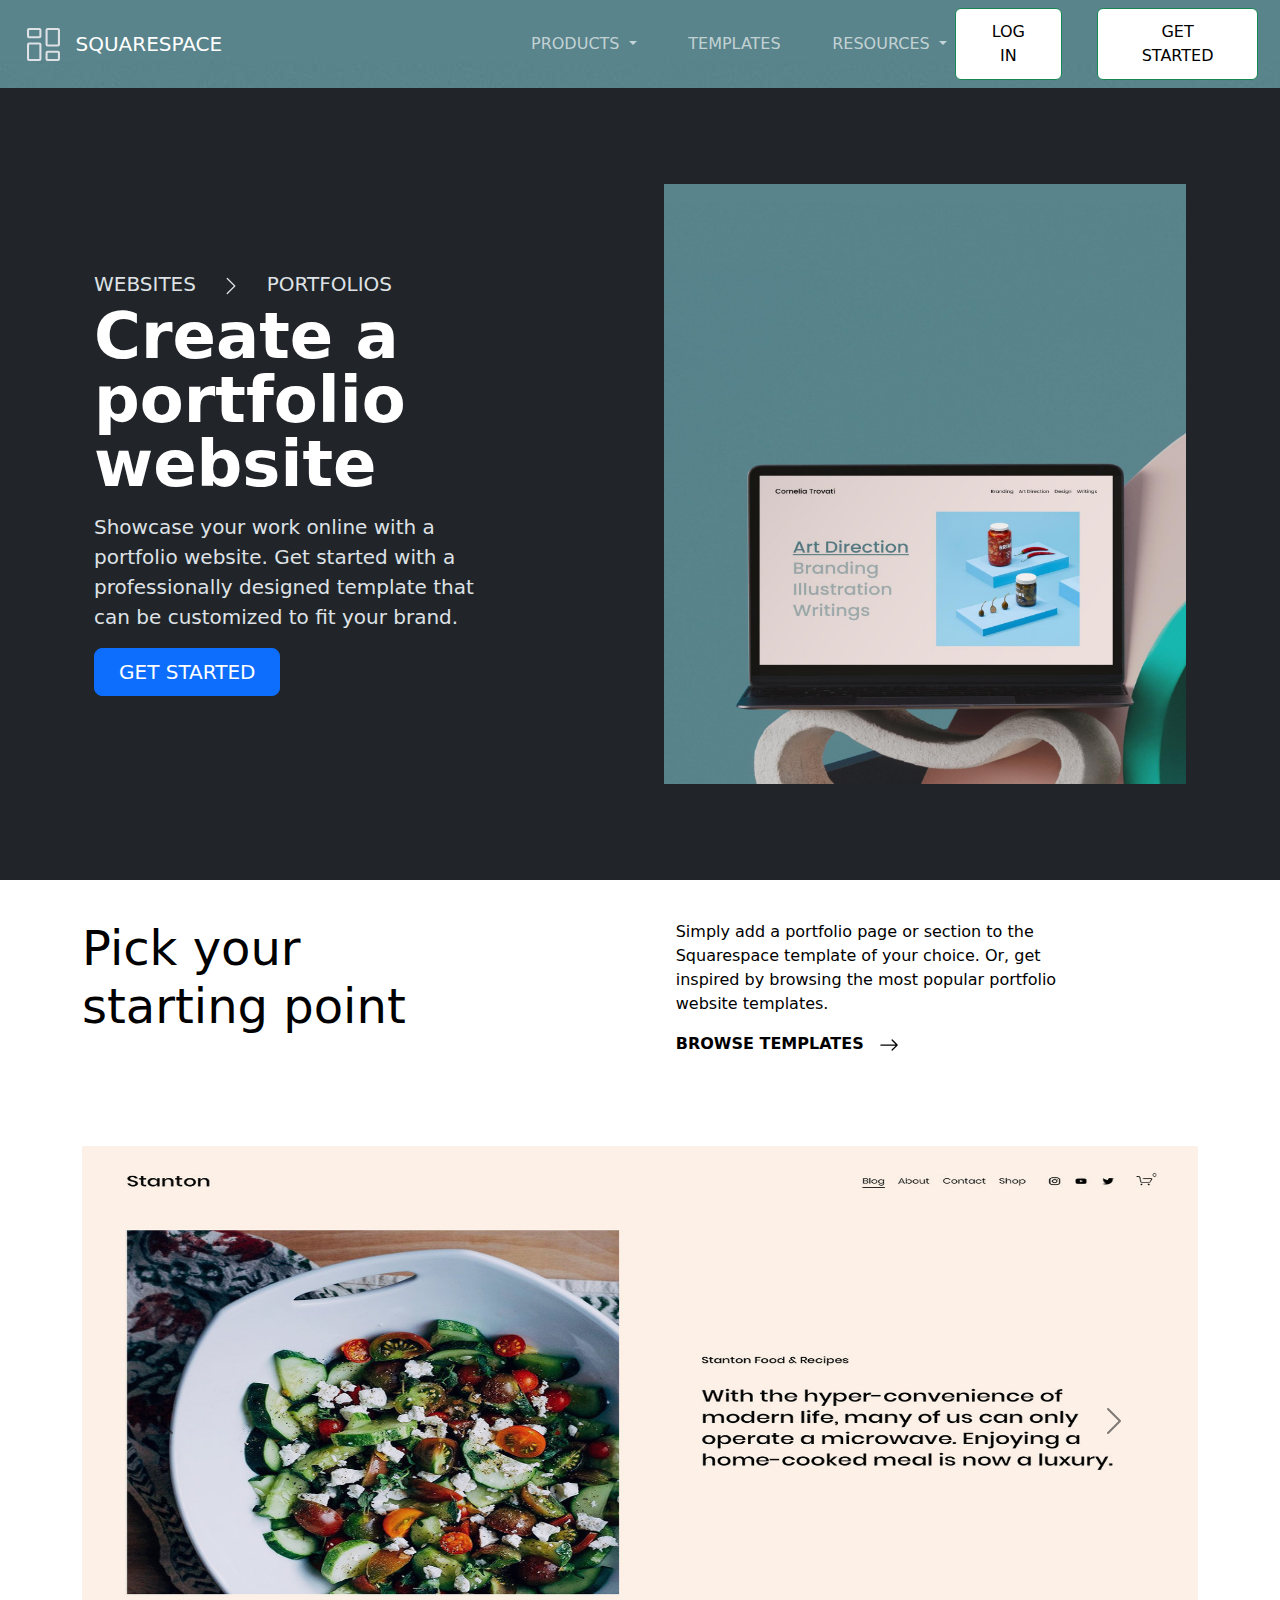
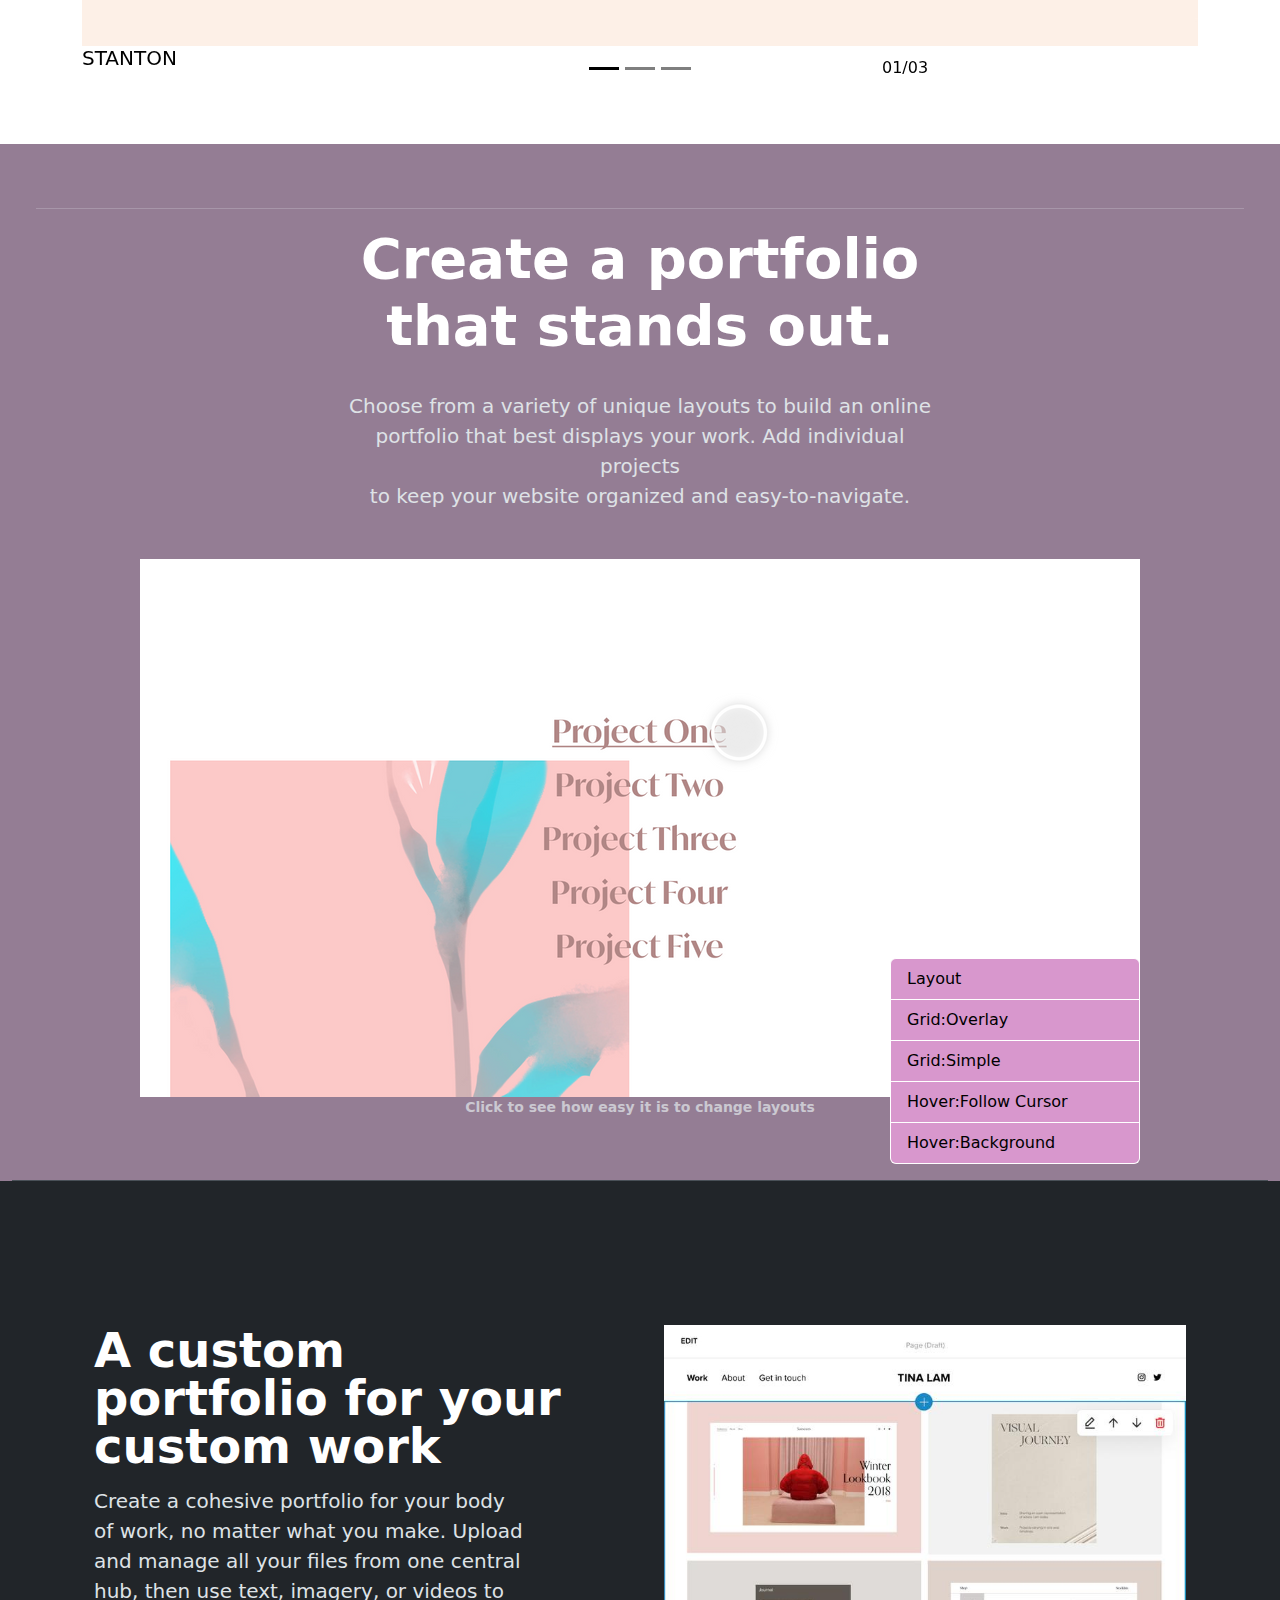
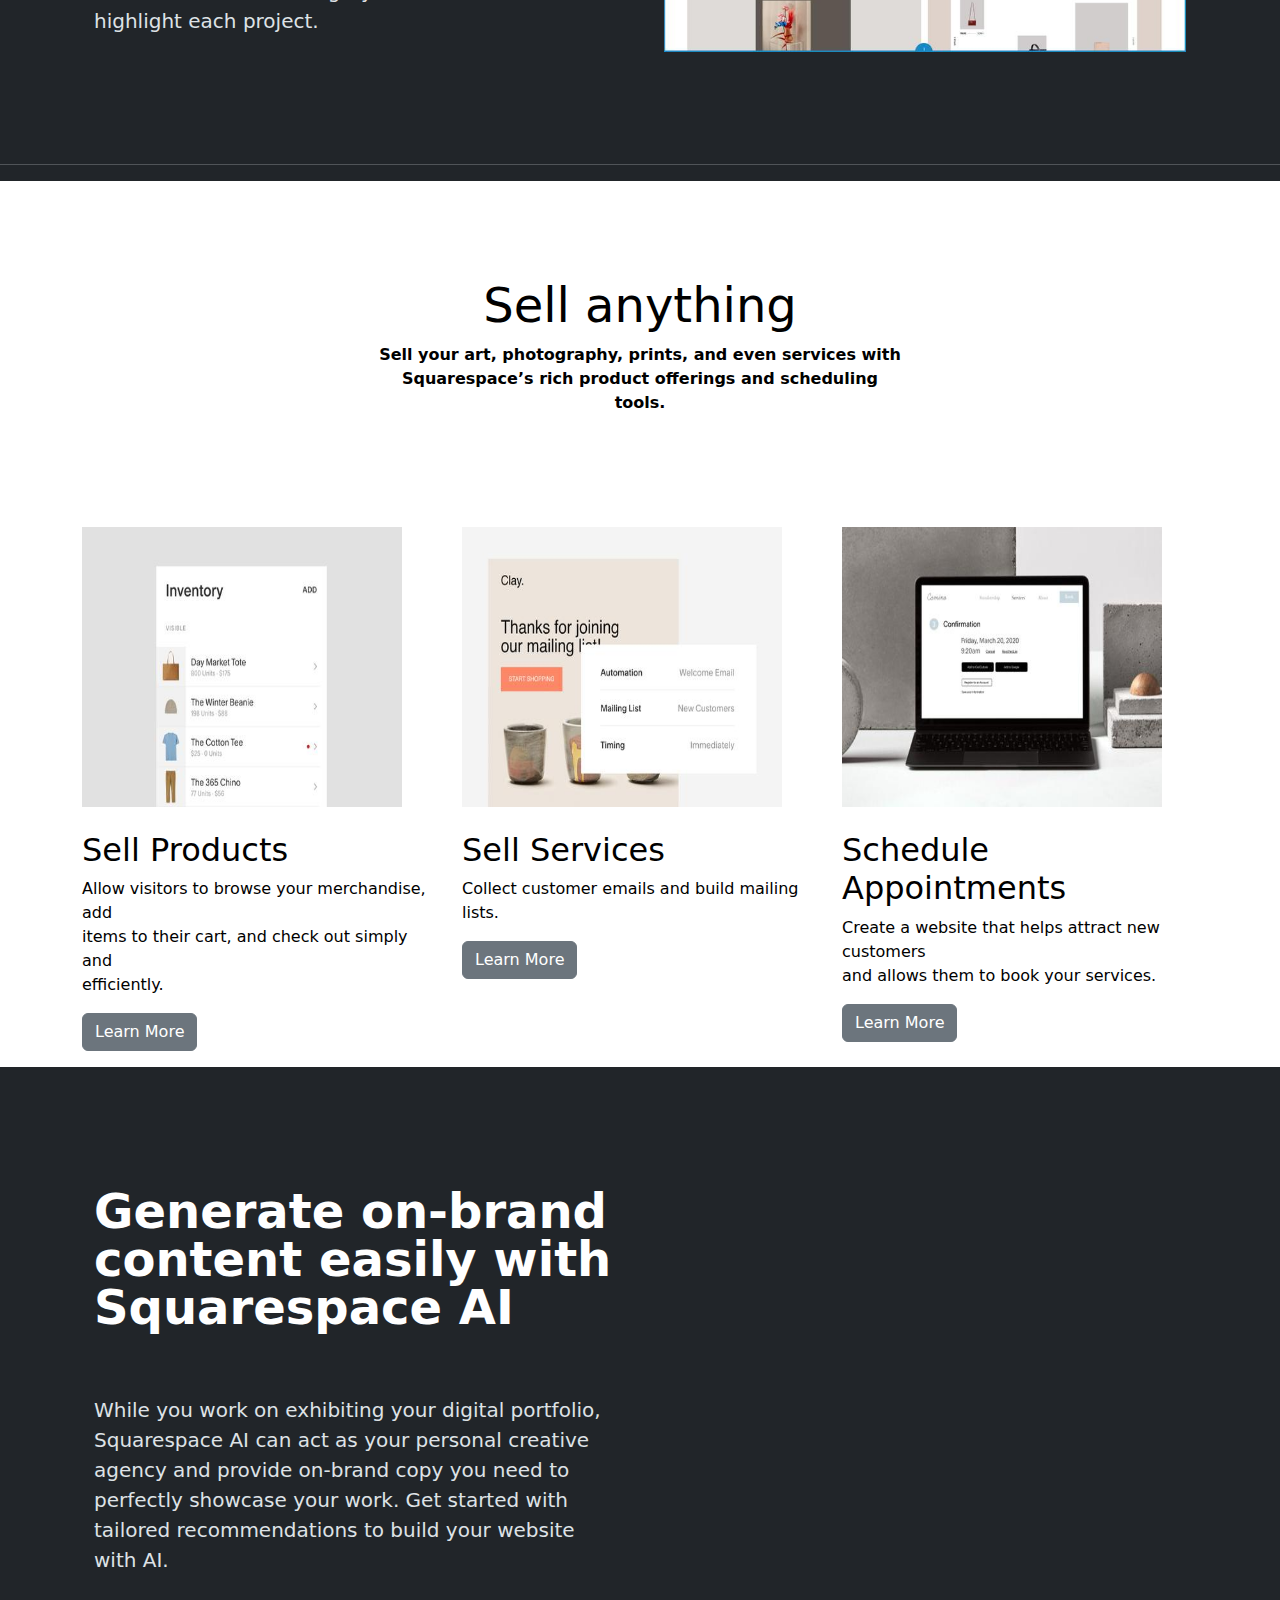
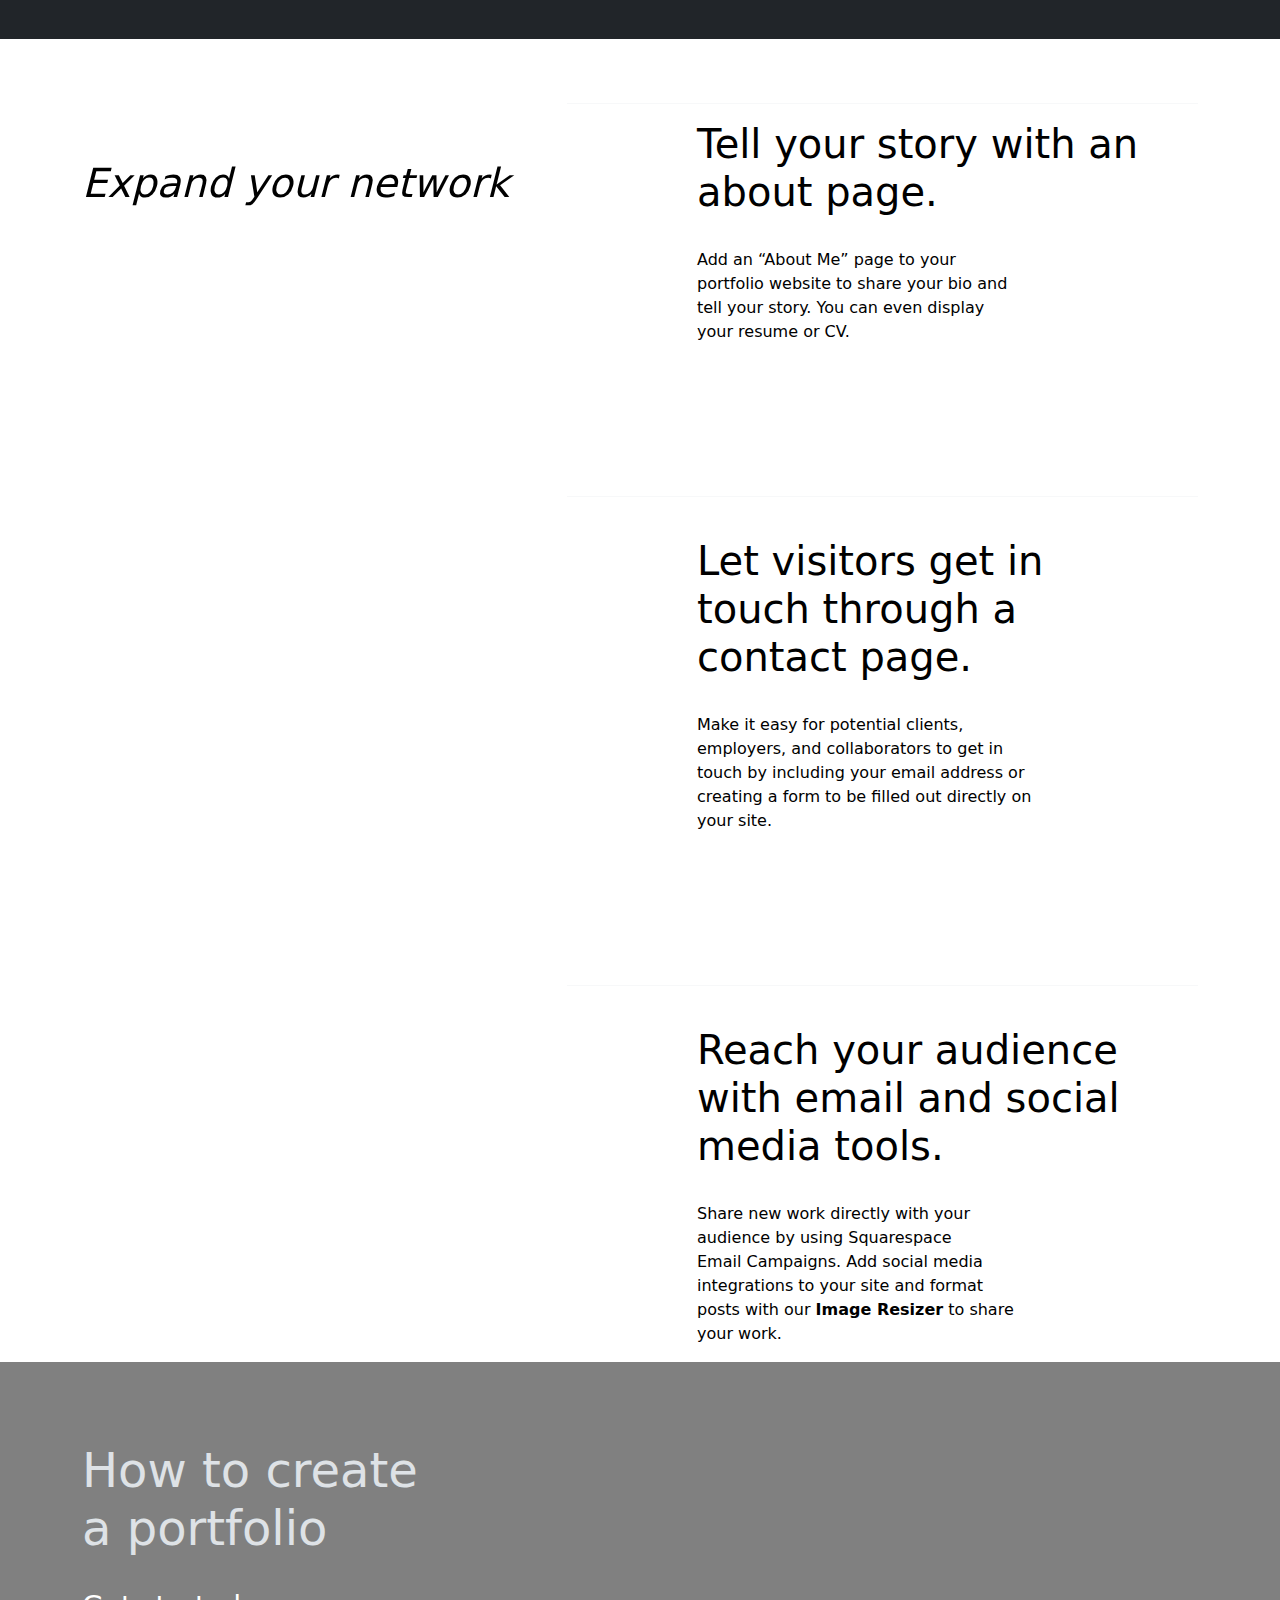
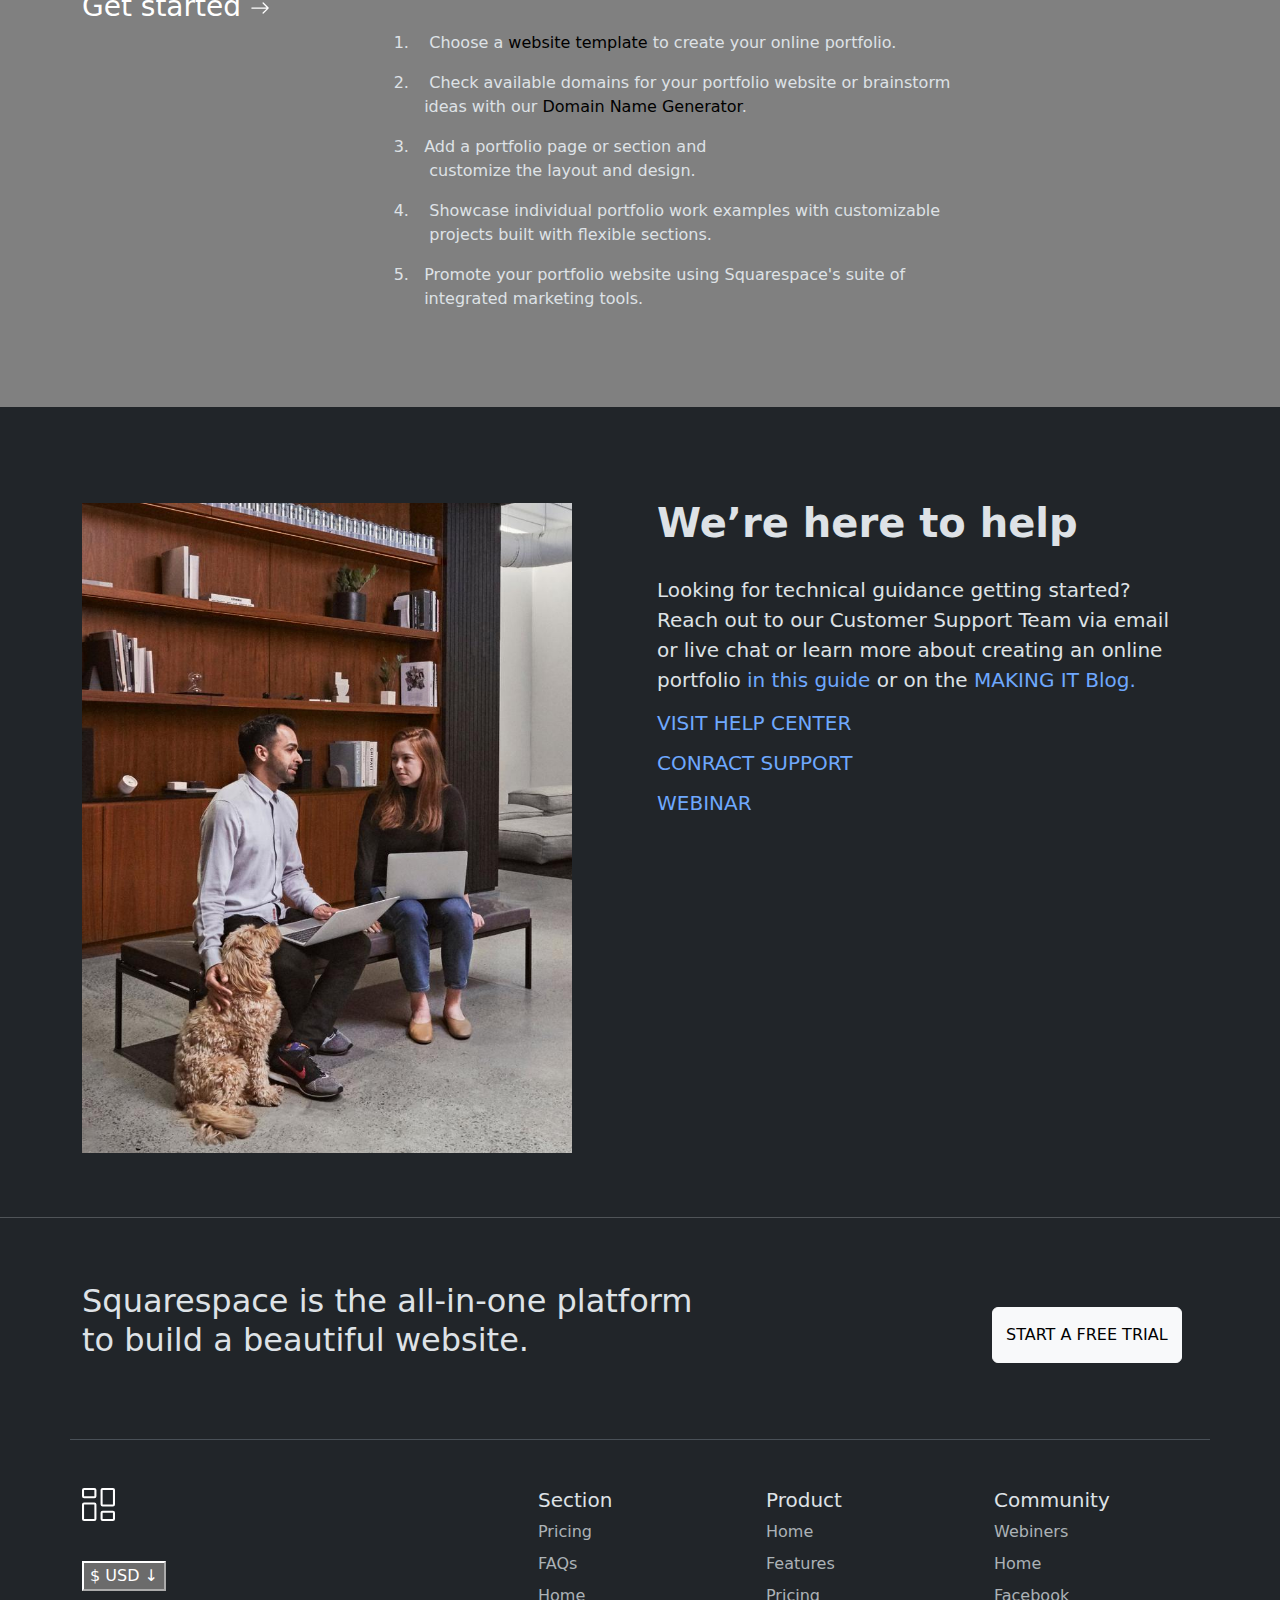
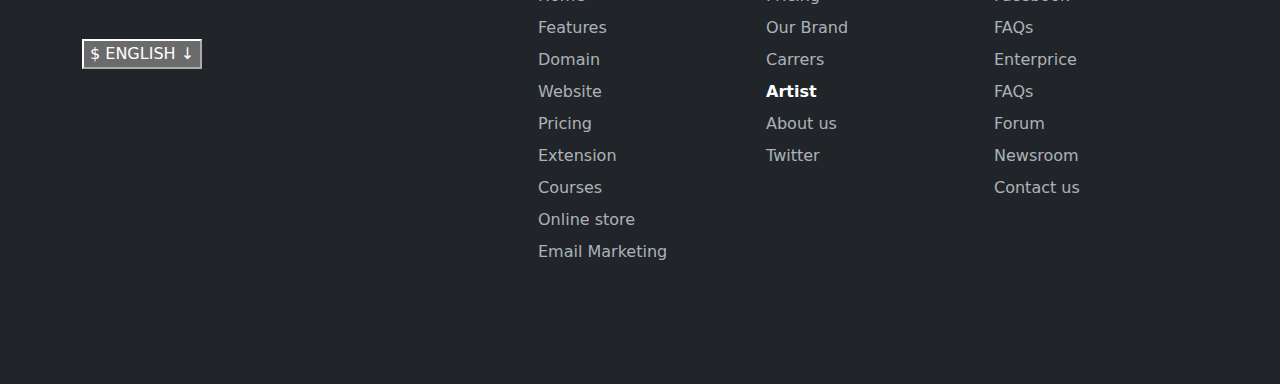
==== index.html @ 2226a481 "Add files via upload" ====
<!DOCTYPE html>
<html lang="en" data-bs-theme="dark">

<head>
  <meta charset="UTF-8">
  <meta name="viewport" content="width=device-width, initial-scale=1.0">
  <title>Portfolio Website</title>
  <link rel="stylesheet" href="https://cdn.jsdelivr.net/npm/bootstrap@5.3.3/dist/css/bootstrap.min.css">
  <link rel="stylesheet" href="style.css">
</head>
<style>
  a {
    text-decoration: none;
  }
</style>

<body>
  <!-- navbar start -->
  <nav style="background-image: url(image/front\ pic.jpg);" class="navbar navbar-expand-lg bg-body-tertiary sticky-top">
    <div class="container-fluid">
      &nbsp;&nbsp;&nbsp;
      <svg xmlns="http://www.w3.org/2000/svg" width="33" height="33" fill="currentColor" class="bi bi-columns-gap"
        viewBox="0 0 16 16">
        <path
          d="M6 1v3H1V1zM1 0a1 1 0 0 0-1 1v3a1 1 0 0 0 1 1h5a1 1 0 0 0 1-1V1a1 1 0 0 0-1-1zm14 12v3h-5v-3zm-5-1a1 1 0 0 0-1 1v3a1 1 0 0 0 1 1h5a1 1 0 0 0 1-1v-3a1 1 0 0 0-1-1zM6 8v7H1V8zM1 7a1 1 0 0 0-1 1v7a1 1 0 0 0 1 1h5a1 1 0 0 0 1-1V8a1 1 0 0 0-1-1zm14-6v7h-5V1zm-5-1a1 1 0 0 0-1 1v7a1 1 0 0 0 1 1h5a1 1 0 0 0 1-1V1a1 1 0 0 0-1-1z" />
      </svg>
      &nbsp; &nbsp;
      <a class="navbar-brand" href="#">SQUARESPACE</a>
      <button class="navbar-toggler" type="button" data-bs-toggle="collapse" data-bs-target="#navbarSupportedContent"
        aria-controls="navbarSupportedContent" aria-expanded="false" aria-label="Toggle navigation">
        <span class="navbar-toggler-icon"></span>
      </button>
      &nbsp;&nbsp;&nbsp;&nbsp;&nbsp;&nbsp;&nbsp;&nbsp;&nbsp;&nbsp;&nbsp;&nbsp;&nbsp;&nbsp;&nbsp;&nbsp;&nbsp;&nbsp;&nbsp;&nbsp;&nbsp;&nbsp;&nbsp;&nbsp;&nbsp;&nbsp;&nbsp;&nbsp;&nbsp;&nbsp;&nbsp;&nbsp;&nbsp;&nbsp;&nbsp;&nbsp;&nbsp;&nbsp;&nbsp;&nbsp;&nbsp;&nbsp;&nbsp;&nbsp;&nbsp;&nbsp;&nbsp;&nbsp;&nbsp;&nbsp;&nbsp;&nbsp;&nbsp;&nbsp;&nbsp;&nbsp;
      <div class="collapse navbar-collapse" id="navbarSupportedContent">
        <ul class="navbar-nav me-auto mb-2 mb-lg-0">
          <li class="nav-item dropdown">
            <a class="nav-link dropdown-toggle" href="#" role="button" data-bs-toggle="dropdown" aria-expanded="false">
              PRODUCTS
            </a>
            <ul class="dropdown-menu">
              <li><a class="dropdown-item" href="#">Action</a></li>
              <li><a class="dropdown-item" href="#">Another action</a></li>
              <li>
                <hr class="dropdown-divider">
              </li>
              <li><a class="dropdown-item" href="#">Something else here</a></li>
            </ul>
          </li>
          &nbsp;&nbsp;&nbsp;&nbsp;&nbsp;&nbsp;&nbsp;
          <li class="nav-item">
            <a class="nav-link" href="#scrollspyHeading2">TEMPLATES</a>
          </li>
          &nbsp;&nbsp;&nbsp;&nbsp;&nbsp;&nbsp;&nbsp;
          <li class="nav-item dropdown">
            <a class="nav-link dropdown-toggle" href="#" role="button" data-bs-toggle="dropdown" aria-expanded="false">
              RESOURCES
            </a>
            <ul class="dropdown-menu">
              <li><a class="dropdown-item" href="#">Action</a></li>
              <li><a class="dropdown-item" href="#">Another action</a></li>
              <li>
                <hr class="dropdown-divider">
              </li>
              <li><a class="dropdown-item" href="#">Something else here</a></li>
            </ul>
          </li>
        </ul>
        <a class="btn btn-outline-success" href="login.html">LOG IN</a>
        &nbsp;&nbsp;&nbsp;&nbsp;&nbsp;
        <button class="btn btn-outline-success" type="submit">GET STARTED</button>
      </div>
    </div>
  </nav>
  <!-- navbar end -->
  <!-- carousel start -->
  <div class="container col-xxl-8 px-4 py-5">
    <div class="row flex-lg-row-reverse align-items-center g-5 py-5">
      <div class="col-10 col-sm-8 col-lg-6">
        <img style="height: 600px;" src="image/front pic.jpg" class="d-block mx-lg-auto img-fluid"
          alt="Bootstrap Themes" width="700px" height="400px" loading="lazy">
      </div>
      <div class="col-lg-6">
        <h5>WEBSITES &nbsp;&nbsp;
          <svg xmlns="http://www.w3.org/2000/svg" width="20" height="20" fill="currentColor" class="bi bi-chevron-right"
            viewBox="0 0 16 16">
            <path fill-rule="evenodd"
              d="M4.646 1.646a.5.5 0 0 1 .708 0l6 6a.5.5 0 0 1 0 .708l-6 6a.5.5 0 0 1-.708-.708L10.293 8 4.646 2.354a.5.5 0 0 1 0-.708" />
          </svg> &nbsp;&nbsp; PORTFOLIOS
        </h5>
        <h1 style="font-size: 4rem;" class="display-5 fw-bold text-body-emphasis lh-1 mb-3">Create a <br>
          portfolio website</h1>
        <p class="lead">Showcase your work online with a <br> portfolio website. Get started with a <br>
          professionally designed template that <br> can be customized to fit your brand.</p>
        <div class="d-grid gap-2 d-md-flex justify-content-md-start">
          <button type="button" class="btn btn-primary btn-lg px-4 me-md-2">GET STARTED</button>
        </div>
      </div>
    </div>
  </div>
  <!-- carousel end -->
  <!-- start 3rd portion -->
  <div style="background-color: white;">
    <div style="background-color: white;" class="container-fluid">
      <div class="container">
        <div class="tour-template-carousel__heading">
          <div class="feature-text feature-text--is-horizontal " data-reveal-parent="translate-up"
            data-has-intersected="true" data-scrolled-into-view="true" data-scrolled-past-view="false">
            <div class="feature-text__inner-wrapper  feature-text--align-x-height-h2" data-reveal-child="">
              <div style="margin-top: 40px;" class="feature-text__left">
                <h1 style="font-size: 3rem; color: black;" data-reveal-self="" data-has-intersected="true"
                  data-scrolled-into-view="true" data-scrolled-past-view="true">Pick your <br> starting point
                </h1>
              </div class="feature-text__right">
              <div class="feature-text__paragraphs">
                <p style="color: black;margin-top: 40px;" data-reveal-self="" data-has-intersected="true"
                  data-scrolled-into-view="true">Simply add
                  a portfolio page or section to the<br> Squarespace template of your choice. Or, get <br>
                  inspired by browsing the most popular portfolio <br>website templates.</p>
                <a style="color: black;" class="link link--has-anchor-animation " data-component-name="link"
                  data-component-id="19" href="/templates/browse/topic/all-templates/type/portfolio" property="item"
                  typeof="WebPage" aria-label="Browse Squarespace portfolio templates"
                  data-identifier="browse-templates" data-section="tour-template-carousel">
                  <span class="link__text" property="name">
                    <b> BROWSE TEMPLATES</b> &nbsp;
                    <svg xmlns="http://www.w3.org/2000/svg" width="20" height="20" fill="currentColor"
                      class="bi bi-arrow-right" viewBox="0 0 16 16">
                      <path fill-rule="evenodd"
                        d="M1 8a.5.5 0 0 1 .5-.5h11.793l-3.147-3.146a.5.5 0 0 1 .708-.708l4 4a.5.5 0 0 1 0 .708l-4 4a.5.5 0 0 1-.708-.708L13.293 8.5H1.5A.5.5 0 0 1 1 8" />
                    </svg>
                  </span>
                </a>
              </div>
            </div>
          </div>
        </div>
      </div>
    </div>
    <!-- end 3rd portion -->
    <!-- slider section start -->
    <div style="background-color: white;" class="container-fluid">
      <div class="container-sm">
        <div id="carouselExampleCaptions" class="carousel slide">
          <div class="carousel-indicators">
            <button type="button" data-bs-target="#carouselExampleCaptions" data-bs-slide-to="0" class="active"
              aria-current="true" aria-label="Slide 1"></button>
            <button type="button" data-bs-target="#carouselExampleCaptions" data-bs-slide-to="1"
              aria-label="Slide 2"></button>
            <button type="button" data-bs-target="#carouselExampleCaptions" data-bs-slide-to="2"
              aria-label="Slide 3"></button>
          </div>
          <div style="margin-top: 90px;" class="carousel-inner">
            <div class="carousel-item active">
              <img src="image/slider1.jpg" class="d-block w-100" alt="..." width="100px" height="500px">
              <div class="carousel-caption d-none d-md-block">
              </div>
              <div>
                <h5>
                  <p style="color: black;">STANTON</p>
                </h5>
                <p style="margin-left: 800px; margin-top: -30px;color: black;">01/03</p>
              </div>
            </div>
            <div class="carousel-item">
              <img src="image/slider2.jpg" class="d-block w-100" alt="..." width="100px" height="500px">
              <div class="carousel-caption d-none d-md-block">
              </div>
              <div>
                <h5>
                  <p style="color: black;">FILLMORE</p>
                </h5>
                <p style="margin-left: 800px; margin-top: -30px;color: black;">02/03</p>
              </div>
            </div>
            <div class="carousel-item">
              <img src="image/slider3.jpg" class="d-block w-100" alt="..." width="100px" height="500px">
              <div class="carousel-caption d-none d-md-block">
              </div>
              <div>
                <h5>
                  <p style="color: black;">UTICA</p>
                </h5>
                <p style="margin-left: 800px; margin-top: -30px;color: black;">03/03</p>
              </div>
            </div>
          </div>
          <button class="carousel-control-prev" type="button" data-bs-target="#carouselExampleCaptions"
            data-bs-slide="prev">
            <span class="carousel-control-prev-icon" aria-hidden="true"></span>
            <span class="visually-hidden">Previous</span>
          </button>
          <button class="carousel-control-next" type="button" data-bs-target="#carouselExampleCaptions"
            data-bs-slide="next">
            <span class="carousel-control-next-icon" aria-hidden="true"></span>
            <span class="visually-hidden">Next</span>
          </button>
        </div>
      </div>
    </div>
    <div style="background-color: rgb(148, 125, 148);">
    </div>
    <!-- slider section end -->
    <!-- hero section start -->
    <div style="background-color: rgb(148, 125, 148);" class="container-fluid">
      <div class="container">
      </div>
      <div class="px-4 pt-5 my-5 text-center border-bottom">
        <hr>
        <h1 class="display-4 fw-bold text-body-emphasis">Create a portfolio <br>that stands out.</h1>
        <br>
        <div class="col-lg-6 mx-auto">
          <p class="lead mb-4">Choose from a variety of unique layouts to build an online <br> portfolio that best
            displays your work. Add individual projects<br> to keep your website organized and easy-to-navigate.</p>
        </div>
        <br>
        <figure class="figure">
          <img src="image/hero.png" alt="">
          <figcaption class="figure-caption text-align-left"><b>Click to see how easy it is to change layouts</b>
          </figcaption>
          <div class="list-group">
            <a style="width: 250px;background-color: rgb(216, 151, 205); color: black;" href="#"
              class="list-group-item aa list-group-item-action">Layout</a>
            <a style="width: 250px;background-color: rgb(216, 151, 205); color: black;" href="#"
              class="list-group-item list-group-item-action">Grid:Overlay</a>
            <a style="width: 250px;background-color: rgb(216, 151, 205); color: black;" href="#"
              class="list-group-item list-group-item-action">Grid:Simple</a>
            <a style="width: 250px;background-color: rgb(216, 151, 205); color: black;" href="#"
              class="list-group-item list-group-item-action">Hover:Follow Cursor</a>
            <a style="width: 250px;background-color: rgb(216, 151, 205); color: black;"
              class="list-group-item list-group-item-action action">Hover:Background</a>
          </div>
        </figure>
      </div>
    </div>
  </div>
  </div>
  <!-- hero section end -->
  <!-- hero section 2 start -->
  <div class="container col-xxl-8 px-4 py-5">
    <div class="row flex-lg-row-reverse align-items-center g-5 py-5">
      <div class="col-10 col-sm-8 col-lg-6">
        <img src="image/hero 2.jpg" class="d-block mx-lg-auto img-fluid" alt="Bootstrap Themes" width="700" height="500"
          loading="lazy">
      </div>
      <div class="col-lg-6">
        <h1 class="display-5 fw-bold text-body-emphasis lh-1 mb-3">A custom <br> portfolio for your <br> custom work
        </h1>
        <p class="lead">Create a cohesive portfolio for your body <br> of work, no matter what you make. Upload <br>and
          manage all your files from one central <br>hub, then use text, imagery, or videos to <br>highlight each
          project.</p>
        <div class="d-grid gap-2 d-md-flex justify-content-md-start">
        </div>
      </div>
    </div>
  </div>
  <!-- hero section 2 end -->
  <!-- card start -->
  <hr>
  <div style="background-color: white;" class="container-fluid">
    <div class="container">
      <section class="py-5 text-center container">
        <div class="row py-lg-5">
          <div class="col-lg-6 col-md-8 mx-auto">
            <h1 style="color: black; font-size: 3rem;" class="fw-light"><b>Sell anything</b></h1>
            <p style="color: black;"><b>Sell your art, photography, prints, and even services with
                <br>Squarespace’s rich product offerings and scheduling<br> tools.</b>
            </p>
          </div>
        </div>
      </section>
      <div class="row">
        <div class="col-lg-4">
          <img src="image/card 1.jpg" alt="" width="320px" height="280px">
          <br><br>
          <h2 style="color: black;" class="fw-normal">Sell Products</h2>
          <p style="color: black;">Allow visitors to browse your merchandise, add<br> items to their cart, and check out
            simply and<br>
            efficiently.</p>
          <p><a class="btn btn-secondary" href="#">Learn More</a></p>
        </div>
        <div class="col-lg-4">
          <img src="image/card 2.jpg" alt="" width="320px" height="280px">
          <br><br>
          <h2 style="color: black;" class="fw-normal">Sell Services</h2>
          <p style="color: black;">Collect customer emails and build mailing lists.</p>
          <p><a class="btn btn-secondary" href="#">Learn More</a></p>
        </div>
        <div class="col-lg-4">
          <img src="image/card 3.jpg" alt="" width="320px" height="280px">
          <br><br>
          <h2 style="color: black;" class="fw-normal">Schedule Appointments</h2>
          <p style="color: black;">Create a website that helps attract new customers <br>and allows them to book your
            services.</p>
          <p><a class="btn btn-secondary" href="#">Learn More</a></p>
        </div>
      </div>
    </div>
  </div>
  <br>
  <!-- card end -->
  <!-- hero section start -->
  <div class="container col-xxl-8 px-4 py-5">
    <div class="row flex-lg-row-reverse align-items-center g-5 py-5">
      <div class="col-10 col-sm-8 col-lg-6">
        <img src="image/hero 3.jpg" class="d-block mx-lg-auto img-fluid" alt="Bootstrap Themes" width="700" height="500"
          loading="lazy">
      </div>
      <div class="col-lg-6">
        <h1 class="display-5 fw-bold text-body-emphasis lh-1 mb-3">Generate on-brand content easily with Squarespace AI
        </h1>
        <br><br>
        <p class="lead">While you work on exhibiting your digital portfolio, Squarespace AI can act as your personal
          creative agency and provide on-brand copy you need to perfectly showcase your work. Get started with tailored
          recommendations to build your website with AI.</p>
        <div class="d-grid gap-2 d-md-flex justify-content-md-start">
        </div>
      </div>
    </div>
  </div>
  <!-- hero section end -->
  <!-- blog section start -->
  <div style="background-color: white;" class="container-fluid">
    <div class="container">
      <div class="row g-5">
        <div class="col-md-5 position-sticky">
          <div class="position-sticky" style="top: 2rem;">
            <div>
              <br><br><br>
              <h1 style="color: black;" class="fst-italic">Expand your network</h1>
              <br><br>
              <div class="side-by-side-sticky__section" data-reveal-child=""
                style="--reveal-delay: calc(1 * 150ms); top: 266px;">
                <div class="side-by-side-sticky__section-image">
                  <div class="images " data-lazy-load="true">
                    <div class="images__image-container images--is-desktop ">
                      <picture>
                        <source type="image/jpeg"
                          srcset="https://media-www.sqspcdn.com/images/pages/tour/portfolios/network/about-2-100w.jpg 100w, https://media-www.sqspcdn.com/images/pages/tour/portfolios/network/about-2-300w.jpg 300w, https://media-www.sqspcdn.com/images/pages/tour/portfolios/network/about-2-500w.jpg 500w, https://media-www.sqspcdn.com/images/pages/tour/portfolios/network/about-2-750w.jpg 750w, https://media-www.sqspcdn.com/images/pages/tour/portfolios/network/about-2-1000w.jpg 1000w, https://media-www.sqspcdn.com/images/pages/tour/portfolios/network/about-2-1500w.jpg 1500w, https://media-www.sqspcdn.com/images/pages/tour/portfolios/network/about-2-2500w.jpg 2500w"
                          width="460px" height="400px"
                          sizes="(min-width: 1600px) 560px, (min-width: 1480px) 510px, (min-width: 1024px) 37.78vw, (min-width: 768px) 43.81vw, 100vw">
                        <img decoding="async" src="image/blog 3.jpg" loading="lazy" alt="About page">
                      </picture>
                      <br><br><br><br><br><br>
                    </div>
                  </div>
                </div>
              </div>
            </div>
          </div>
        </div>
        <div class="col-md-7">
          <article class="blog-post"></article>
          <hr>
          <h1 style="margin-left: 130px;color: black;">Tell your story with an<br> about page.</h1>
          <br>
          <p style="margin-left: 130px;color: black;">Add an “About Me” page to your<br> portfolio website to share
            your bio and <br>tell your story. You can even display <br>your resume or CV.</p>
          <article class="blog-post"></article>
          <br><br><br><br><br>
          <hr>
          <br>
          <h1 style="margin-left: 130px;color: black;">Let visitors get in <br>touch through a<br> contact page.</h1>
          <br>
          <p style="margin-left: 130px;color: black;">Make it easy for potential clients,<br> employers, and
            collaborators to get in
            <br>touch by including your email address or<br> creating a form to be filled out directly on <br>your site.
          </p>
          <article class="blog-post"></article>
          <br><br><br><br><br>
          <hr>
          <br>
          <h1 style="margin-left: 130px;color: black;">Reach your audience<br> with email and social<br> media tools.
          </h1>
          <br>
          <p style="margin-left: 130px;color: black;">Share new work directly with your <br>audience by using
            Squarespace <br>Email
            Campaigns. Add social media <br>integrations to your site and format<br> posts with our <a
              style="color: black;" href="Image Resizer.html"><b>Image Resizer</b></a> to share<br> your work.</p>
        </div>
      </div>
    </div>
  </div>
  <!-- blog section end -->
  <!-- li start -->
  <div style="background-color: gray;" class="container-fluid">
    <div class="container">
      <div class="how-to-steps__content-wrapper">
        <div class="how-to-steps__child" data-reveal-child="">
          <div class="how-to-steps__header">
            <h1 style="font-size: 3rem;margin-top: 80px;" itemprop="name">How to create <br>a portfolio</h1>
            <br>
            <h3><a style="color: white;" class="link link--has-anchor-animation " data-component-name="link"
                data-component-id="9" href="/templates/browse/topic/all-templates/type/portfolio" property="item"
                typeof="WebPage" aria-label="Get started on the templates page" data-identifier="cta"
                data-section="how-to">
                <span class="link__text" property="name">
                  Get started <svg xmlns="http://www.w3.org/2000/svg" width="20" height="20" fill="currentColor"
                    class="bi bi-arrow-right" viewBox="0 0 16 16">
                    <path fill-rule="evenodd"
                      d="M1 8a.5.5 0 0 1 .5-.5h11.793l-3.147-3.146a.5.5 0 0 1 .708-.708l4 4a.5.5 0 0 1 0 .708l-4 4a.5.5 0 0 1-.708-.708L13.293 8.5H1.5A.5.5 0 0 1 1 8" />
                  </svg>
              </a></h3>
          </div>
        </div>
        <div style="margin-left: 300px;" class="how-to-steps__child" data-reveal-child="">
          <div class="how-to-steps__steps-list">
            <ol>
              <li id="how-to-step1" itemprop="step" itemscope="" itemtype="http://schema.org/HowToStep">
                <link itemprop="url" href="http://squarespace.com/websites/create-a-blog#templates-block">
                <div>
                  <p class="how-to-steps__item-header" itemprop="text">
                    &nbsp;&nbsp; Choose a <a style="color: black;"
                      href="/templates/browse/topic/all-templates/type/portfolio">website
                      template</a> to create
                    your online portfolio.
                  </p>
                </div>
              </li>
              <li id="how-to-step2" itemprop="step" itemscope="" itemtype="http://schema.org/HowToStep">
                <link itemprop="url" href="http://squarespace.com/websites/create-a-blog#domains-block">
                <div>
                  <p class="how-to-steps__item-header" itemprop="text">
                    &nbsp;&nbsp; Check available domains for your portfolio website or brainstorm <br>&nbsp;&nbsp;ideas
                    with our <a style="color: black;"
                      href="https://domains.squarespace.com/tools/domain-name-generator">Domain Name
                      Generator</a>.
                  </p>
                </div>
              </li>
              <li id="how-to-step3" itemprop="step" itemscope="" itemtype="http://schema.org/HowToStep">
                <link itemprop="url" href="http://squarespace.com/websites/create-a-blog#design-options-block">
                <div>
                  <p class="how-to-steps__item-header" itemprop="text">
                    &nbsp;&nbsp;Add a portfolio page or section and<br>&nbsp;&nbsp; customize the layout and design.
                  </p>
                </div>
              </li>
              <li id="how-to-step4" itemprop="step" itemscope="" itemtype="http://schema.org/HowToStep">
                <link itemprop="url" href="http://squarespace.com/websites/create-a-blog#workflow-block">
                <div>
                  <p class="how-to-steps__item-header" itemprop="text">
                    &nbsp;&nbsp; Showcase individual portfolio work examples with customizable<br>&nbsp;&nbsp; projects
                    built with flexible sections.
                  </p>
                </div>
              </li>
              <li style="margin-bottom: 80px;" id="how-to-step5" itemprop="step" itemscope=""
                itemtype="http://schema.org/HowToStep">
                <link itemprop="url" href="http://squarespace.com/websites/create-a-blog#promotion-block">
                <div>
                  <p class="how-to-steps__item-header" itemprop="text">
                    &nbsp;&nbsp;Promote your portfolio website using Squarespace's suite of <br>&nbsp;&nbsp;integrated
                    marketing tools.
                  </p>
                </div>
              </li>
            </ol>
          </div>
        </div>
      </div>
    </div>
  </div>
  <!-- li end -->
  <!-- carousel template start -->
  <br><br><br><br>
  <div class="container">
    <div class="row featurette">
      <div class="col-md-7 order-md-2">
        <h1 style="margin-left: 100px;" class="featurette-heading fw-normal lh-1"><b>We’re here to help</b></h1>
        <br>
        <p style="margin-left: 100px;" class="lead">Looking for technical guidance getting started?<br> Reach out to our
          Customer Support Team via email <br>or live chat or learn more about creating an online<br> portfolio <a
            href="inthisguide.html">in this guide </a>or on the <a href="makingitblog.html">MAKING IT Blog.</a> </p>
        <h5 style="margin-left: 100px;">
          <p><a href=""> VISIT HELP CENTER</a></p>
        </h5>
        <h5 style="margin-left: 100px;">
          <p><a href=""> CONRACT SUPPORT </a></p>
        </h5>
        <h5 style="margin-left: 100px;">
          <p><a href=""> WEBINAR </a></p>
        </h5>
      </div>
      <div class="col-md-5 order-md-1">
        <img src="image/carousel template.jpg" alt="" width="490px" height="650px">
      </div>
    </div>
  </div>
  <br><br>
  <hr>
  <!-- carousel template end -->
  <!-- p start -->
  <br><br>
  <div class="container">
    <div>
      <h2>Squarespace is the all‑in‑one platform <br>to build a beautiful website.</h2>
    </div>
    <div>
      <button style="margin-left: 910px; margin-top: -90px; padding: 15px 13px;"
        class="btn btn-light d-inline-flex align-items-center" type="button">START A FREE TRIAL</button>
    </div>
  </div>
  <!-- p end -->
  <!-- footer start -->
  <div class="container">
    <footer class="row row-cols-1 row-cols-sm-2 row-cols-md-5 py-5 my-5 border-top">
      <div class="col mb-3">
        <a href="/" class="d-flex align-items-center mb-3 link-body-emphasis text-decoration-none">
          <svg xmlns="http://www.w3.org/2000/svg" width="33" height="33" fill="currentColor" class="bi bi-columns-gap"
            viewBox="0 0 16 16">
            <path
              d="M6 1v3H1V1zM1 0a1 1 0 0 0-1 1v3a1 1 0 0 0 1 1h5a1 1 0 0 0 1-1V1a1 1 0 0 0-1-1zm14 12v3h-5v-3zm-5-1a1 1 0 0 0-1 1v3a1 1 0 0 0 1 1h5a1 1 0 0 0 1-1v-3a1 1 0 0 0-1-1zM6 8v7H1V8zM1 7a1 1 0 0 0-1 1v7a1 1 0 0 0 1 1h5a1 1 0 0 0 1-1V8a1 1 0 0 0-1-1zm14-6v7h-5V1zm-5-1a1 1 0 0 0-1 1v7a1 1 0 0 0 1 1h5a1 1 0 0 0 1-1V1a1 1 0 0 0-1-1z" />
          </svg>
        </a>
        <br>
        <button class="footer-i18n-selection" data-type="currency" data-test-attribute="currency-picker"
          aria-label="Open currency picker">
          <span class="currency-symbol">$</span>
          <span class="currency-code">USD</span>
          <span class="arrow-down-filled">↓</span>
        </button>
        <br>
        <br>
        <br>
        <button class="footer-i18n-selection" data-type="currency" data-test-attribute="currency-picker"
          aria-label="Open currency picker">
          <span class="currency-symbol">$</span>
          <span class="currency-code">ENGLISH</span>
          <span class="arrow-down-filled">↓</span>
        </button>
      </div>
      <div class="col mb-3">
      </div>
      <div class="col mb-3">
        <h5>Section</h5>
        <ul class="nav flex-column">
          <li class="nav-item mb-2"><a href="#" class="nav-link p-0 text-body-secondary">Pricing</a></li>
          <li class="nav-item mb-2"><a href="#" class="nav-link p-0 text-body-secondary">FAQs</a></li>
          <li class="nav-item mb-2"><a href="#" class="nav-link p-0 text-body-secondary">Home</a></li>
          <li class="nav-item mb-2"><a href="#" class="nav-link p-0 text-body-secondary">Features</a></li>
          <li class="nav-item mb-2"><a href="#" class="nav-link p-0 text-body-secondary">Domain</a></li>
          <li class="nav-item mb-2"><a href="#" class="nav-link p-0 text-body-secondary">Website</a></li>
          <li class="nav-item mb-2"><a href="#" class="nav-link p-0 text-body-secondary">Pricing</a></li>
          <li class="nav-item mb-2"><a href="#" class="nav-link p-0 text-body-secondary">Extension</a>
          </li>
          <li class="nav-item mb-2"><a href="#" class="nav-link p-0 text-body-secondary">Courses</a></li>
          <li class="nav-item mb-2"><a href="#" class="nav-link p-0 text-body-secondary">Online store</a>
          </li>
          <li class="nav-item mb-2"><a href="#" class="nav-link p-0 text-body-secondary">Email
              Marketing</a></li>
        </ul>
      </div>
      <div class="col mb-3">
        <h5>Product</h5>
        <ul class="nav flex-column">
          <li class="nav-item mb-2"><a href="#" class="nav-link p-0 text-body-secondary">Home</a></li>
          <li class="nav-item mb-2"><a href="#" class="nav-link p-0 text-body-secondary">Features</a></li>
          <li class="nav-item mb-2"><a href="#" class="nav-link p-0 text-body-secondary">Pricing</a></li>
          <li class="nav-item mb-2"><a href="#" class="nav-link p-0 text-body-secondary">Our Brand</a>
          </li>
          <li class="nav-item mb-2"><a href="#" class="nav-link p-0 text-body-secondary"> Carrers</a></li>
          <li class="nav-item mb-2"><a href="#" class="nav-link p-0 text-body-secondary"><b
                style="color: white;">Artist</b></a></li>
          <li class="nav-item mb-2"><a href="#" class="nav-link p-0 text-body-secondary">About us</a></li>
          <li class="nav-item mb-2"><a href="#" class="nav-link p-0 text-body-secondary">Twitter</a></li>
        </ul>
      </div>
      <div class="col mb-3">
        <h5>Community</h5>
        <ul class="nav flex-column">
          <li class="nav-item mb-2"><a href="#" class="nav-link p-0 text-body-secondary">Webiners</a></li>
          <li class="nav-item mb-2"><a href="#" class="nav-link p-0 text-body-secondary">Home</a></li>
          <li class="nav-item mb-2"><a href="#" class="nav-link p-0 text-body-secondary">Facebook</a></li>
          <li class="nav-item mb-2"><a href="#" class="nav-link p-0 text-body-secondary">FAQs</a></li>
          <li class="nav-item mb-2"><a href="#" class="nav-link p-0 text-body-secondary">Enterprice</a>
          </li>
          <li class="nav-item mb-2"><a href="#" class="nav-link p-0 text-body-secondary">FAQs</a></li>
          <li class="nav-item mb-2"><a href="#" class="nav-link p-0 text-body-secondary">Forum</a></li>
          <li class="nav-item mb-2"><a href="#" class="nav-link p-0 text-body-secondary">Newsroom</a></li>
          <li class="nav-item mb-2"><a href="#" class="nav-link p-0 text-body-secondary">Contact us</a>
          </li>
        </ul>
      </div>
    </footer>
  </div>
  <!-- footer end -->
  <script src="https://cdn.jsdelivr.net/npm/bootstrap@5.3.3/dist/js/bootstrap.bundle.min.js"></script>
</body>

</html>
---- style.css ----
.btn-outline-success {
    padding: 11px 25px;
    margin-right: 10px;
}

.btn-outline-success{
    background-color: white; 
    color: black;
}
.btn-outline-success:hover {
    background-color:white;
    color: black;
}

.feature-text__links {
    font-family: "Clarkson", Helvetica, sans-serif;
    margin-top: 24px;
}
.feature-text__inner-wrapper{
    display: flex;
}
.feature-text__paragraphs{
    margin-left:270px ;
}
.list-group-item{
    text-align: left;
    border: 0.5px solid white;
}
.aa{
    color: gray;
}
.list-group{
    align-items: end;
    margin-top: -160px;
}
.how-to-steps__child, .how-to-steps__steps-list{
    display:inline-flex;

}
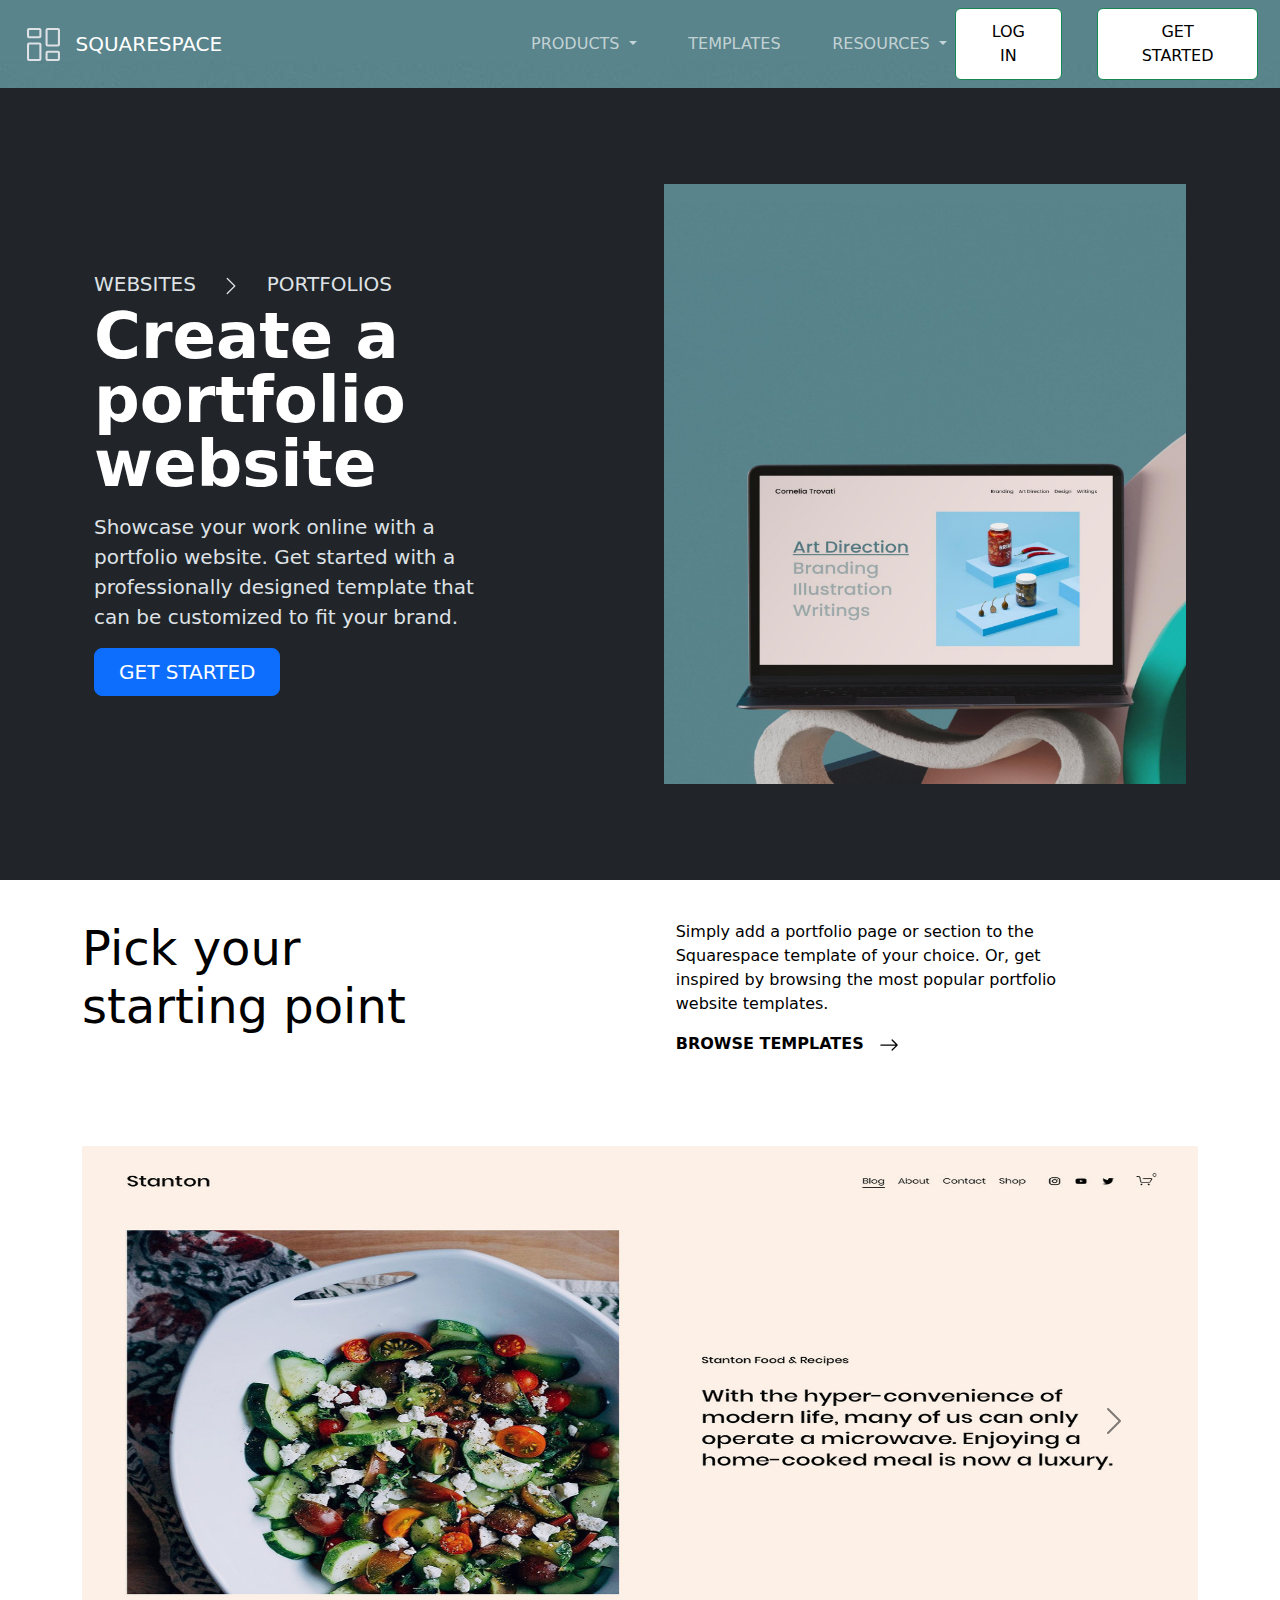
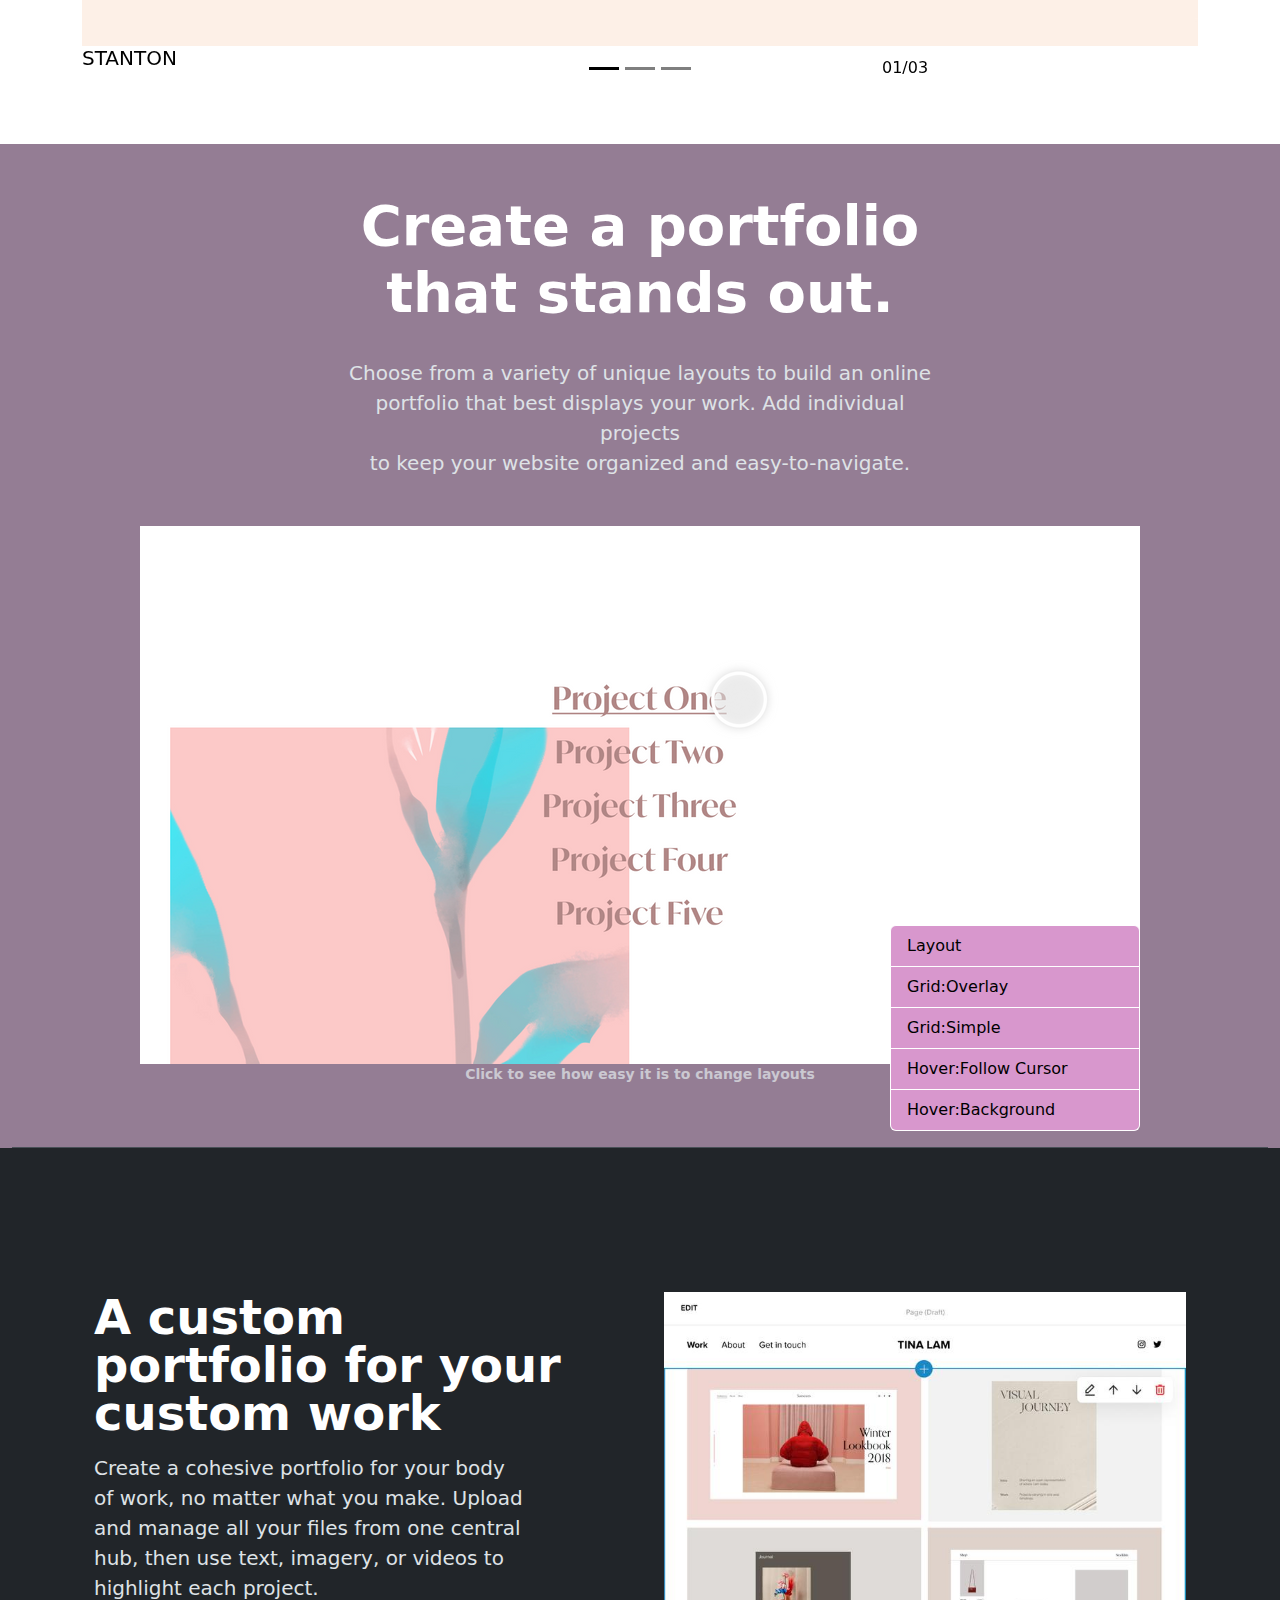
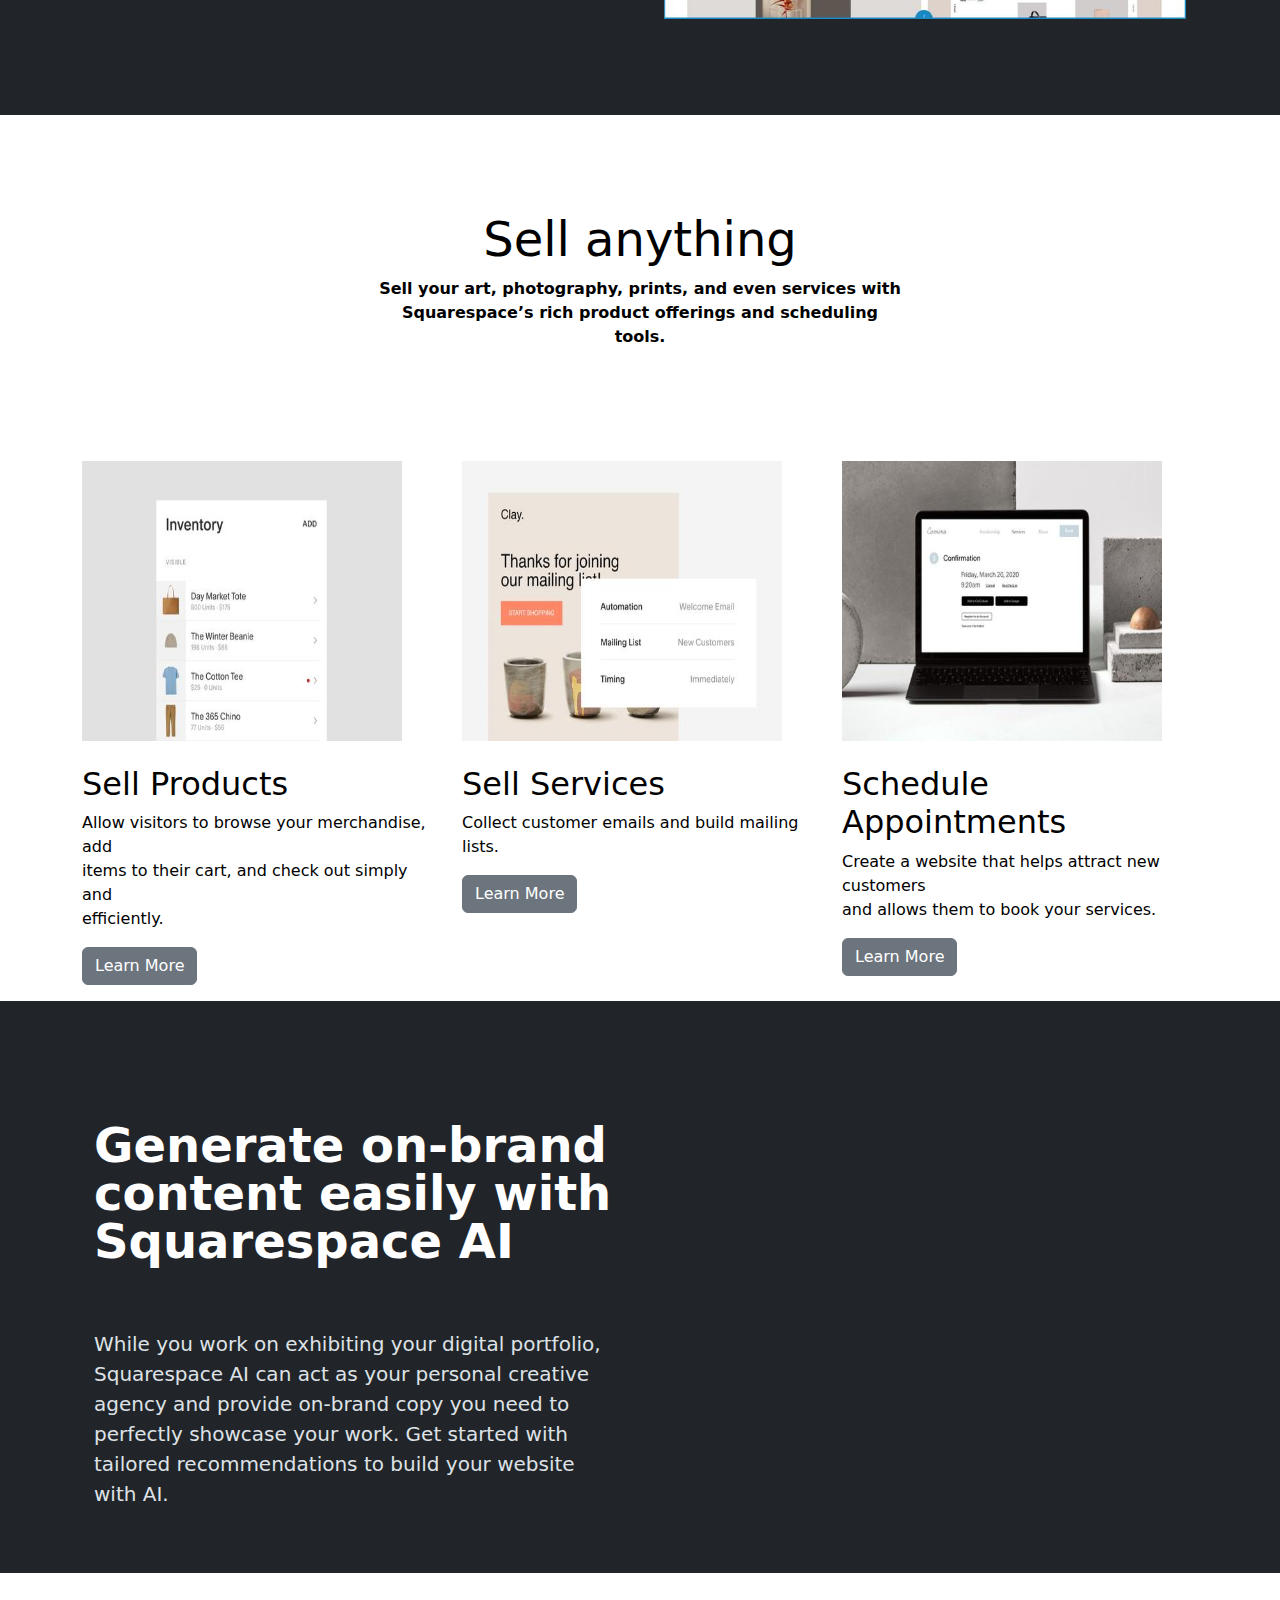
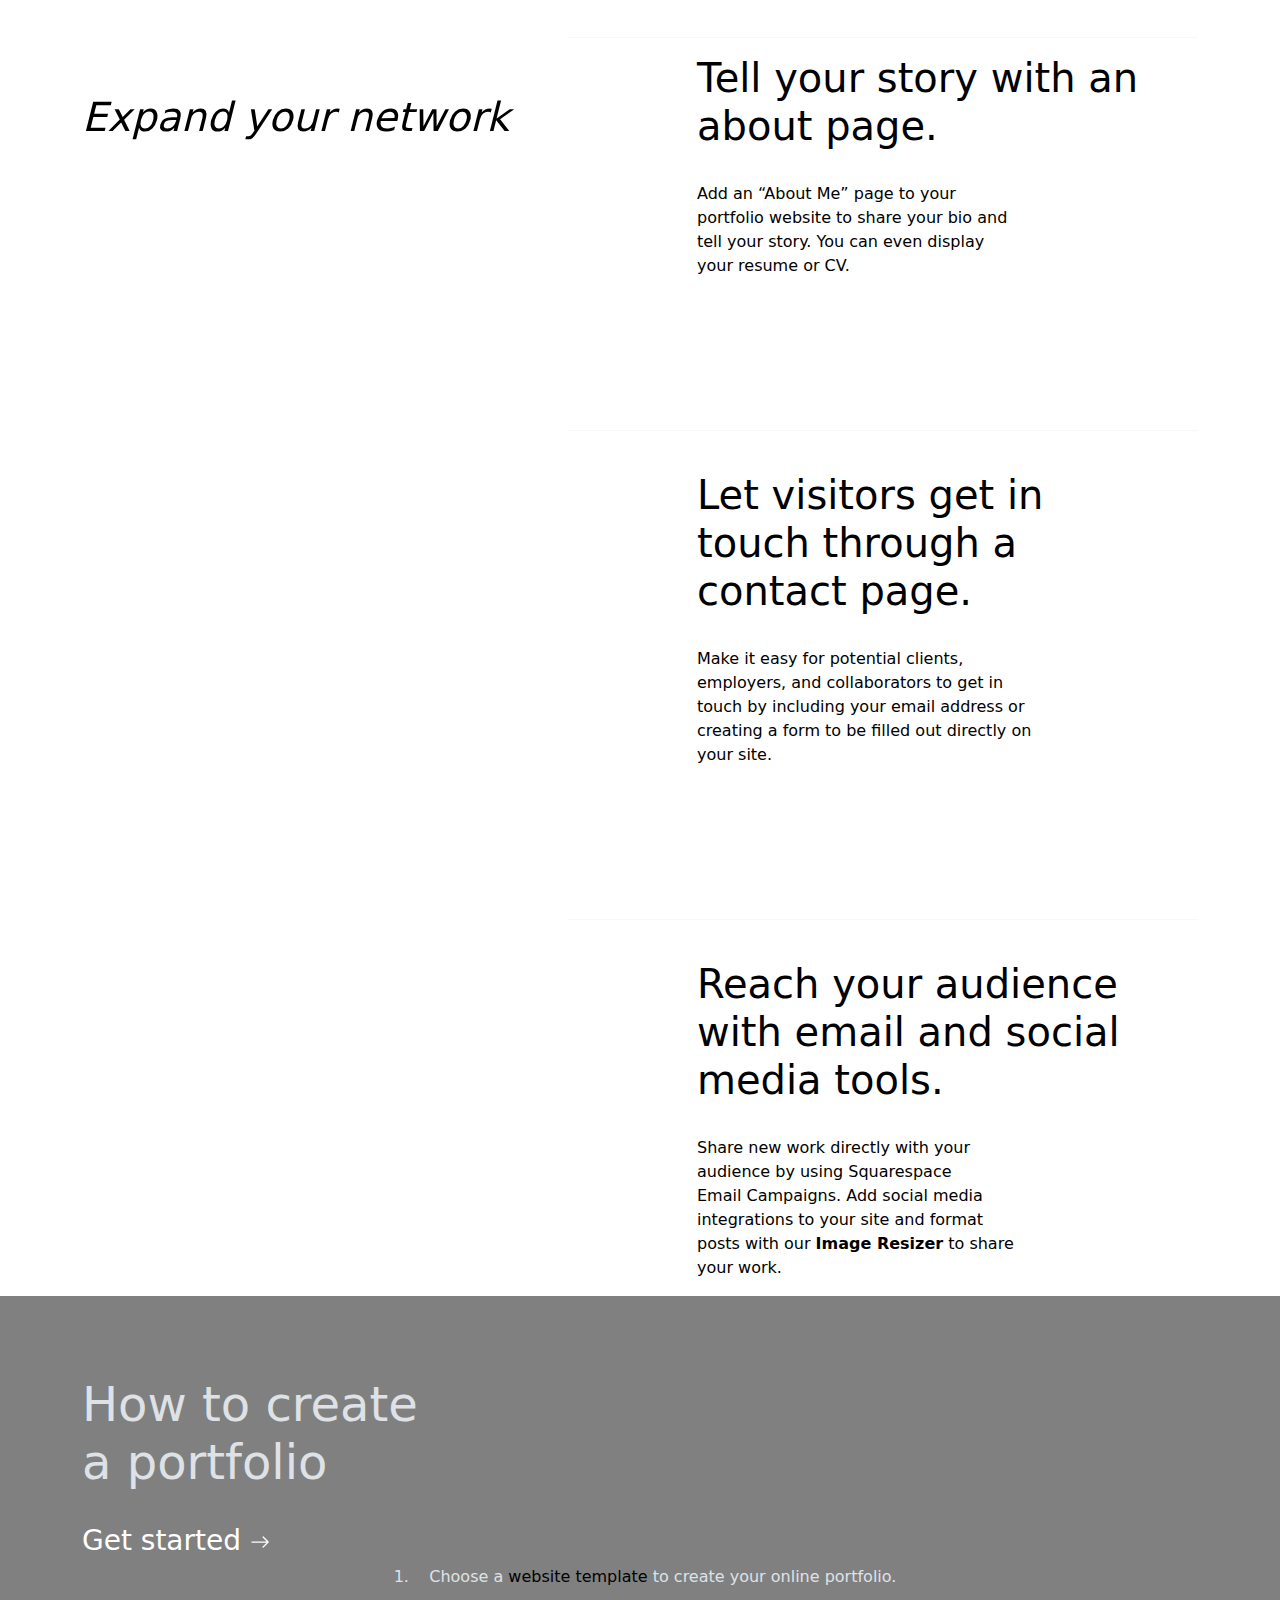
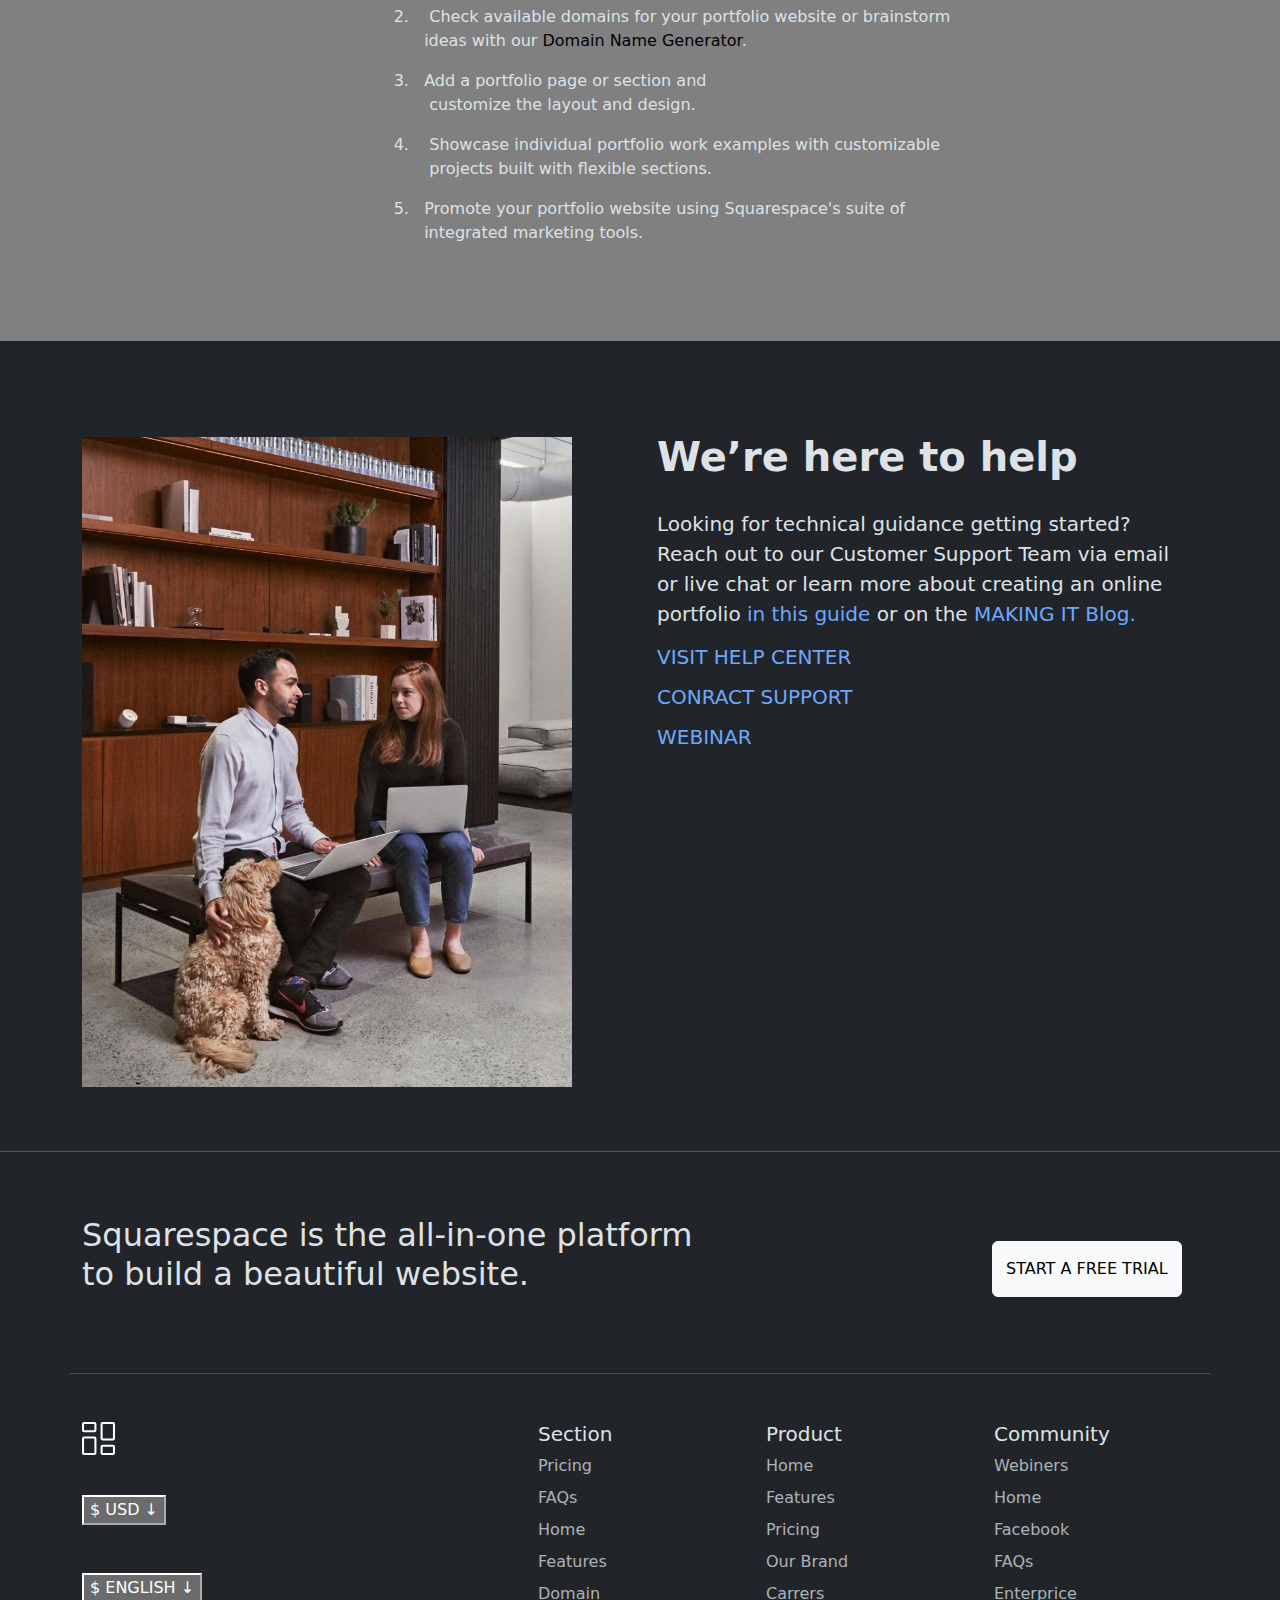
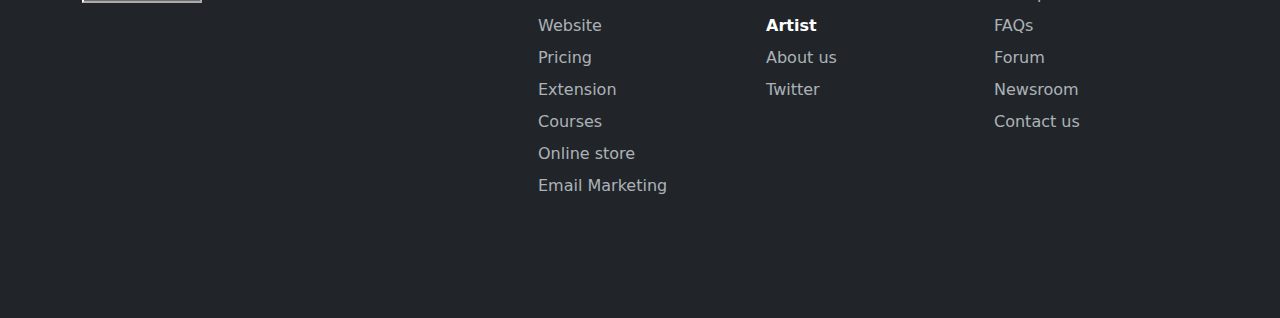
==== commit 219a6ef7: "Update index.html" ====
--- a/index.html
+++ b/index.html
@@ -204,7 +204,6 @@
       <div class="container">
       </div>
       <div class="px-4 pt-5 my-5 text-center border-bottom">
-        <hr>
         <h1 class="display-4 fw-bold text-body-emphasis">Create a portfolio <br>that stands out.</h1>
         <br>
         <div class="col-lg-6 mx-auto">
@@ -254,7 +253,6 @@
   </div>
   <!-- hero section 2 end -->
   <!-- card start -->
-  <hr>
   <div style="background-color: white;" class="container-fluid">
     <div class="container">
       <section class="py-5 text-center container">
@@ -586,4 +584,4 @@
   <script src="https://cdn.jsdelivr.net/npm/bootstrap@5.3.3/dist/js/bootstrap.bundle.min.js"></script>
 </body>
 
-</html>+</html>
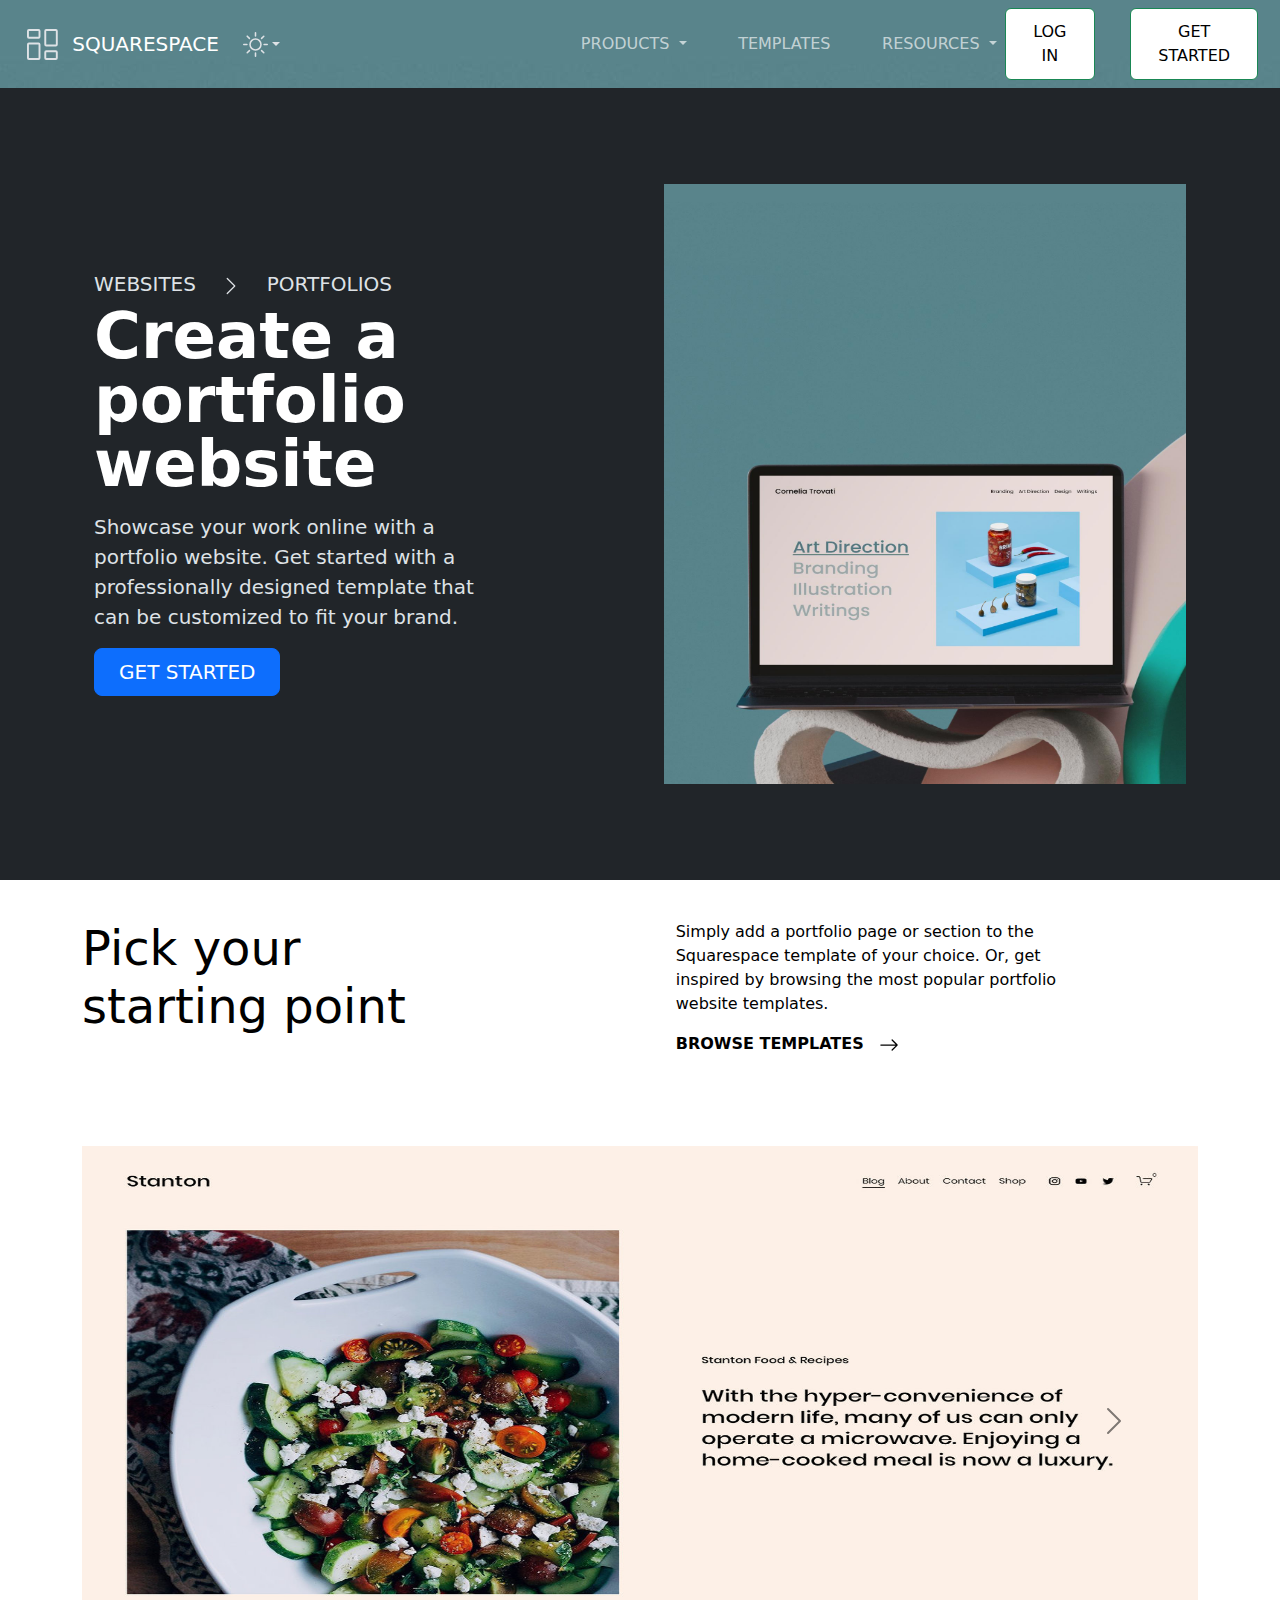
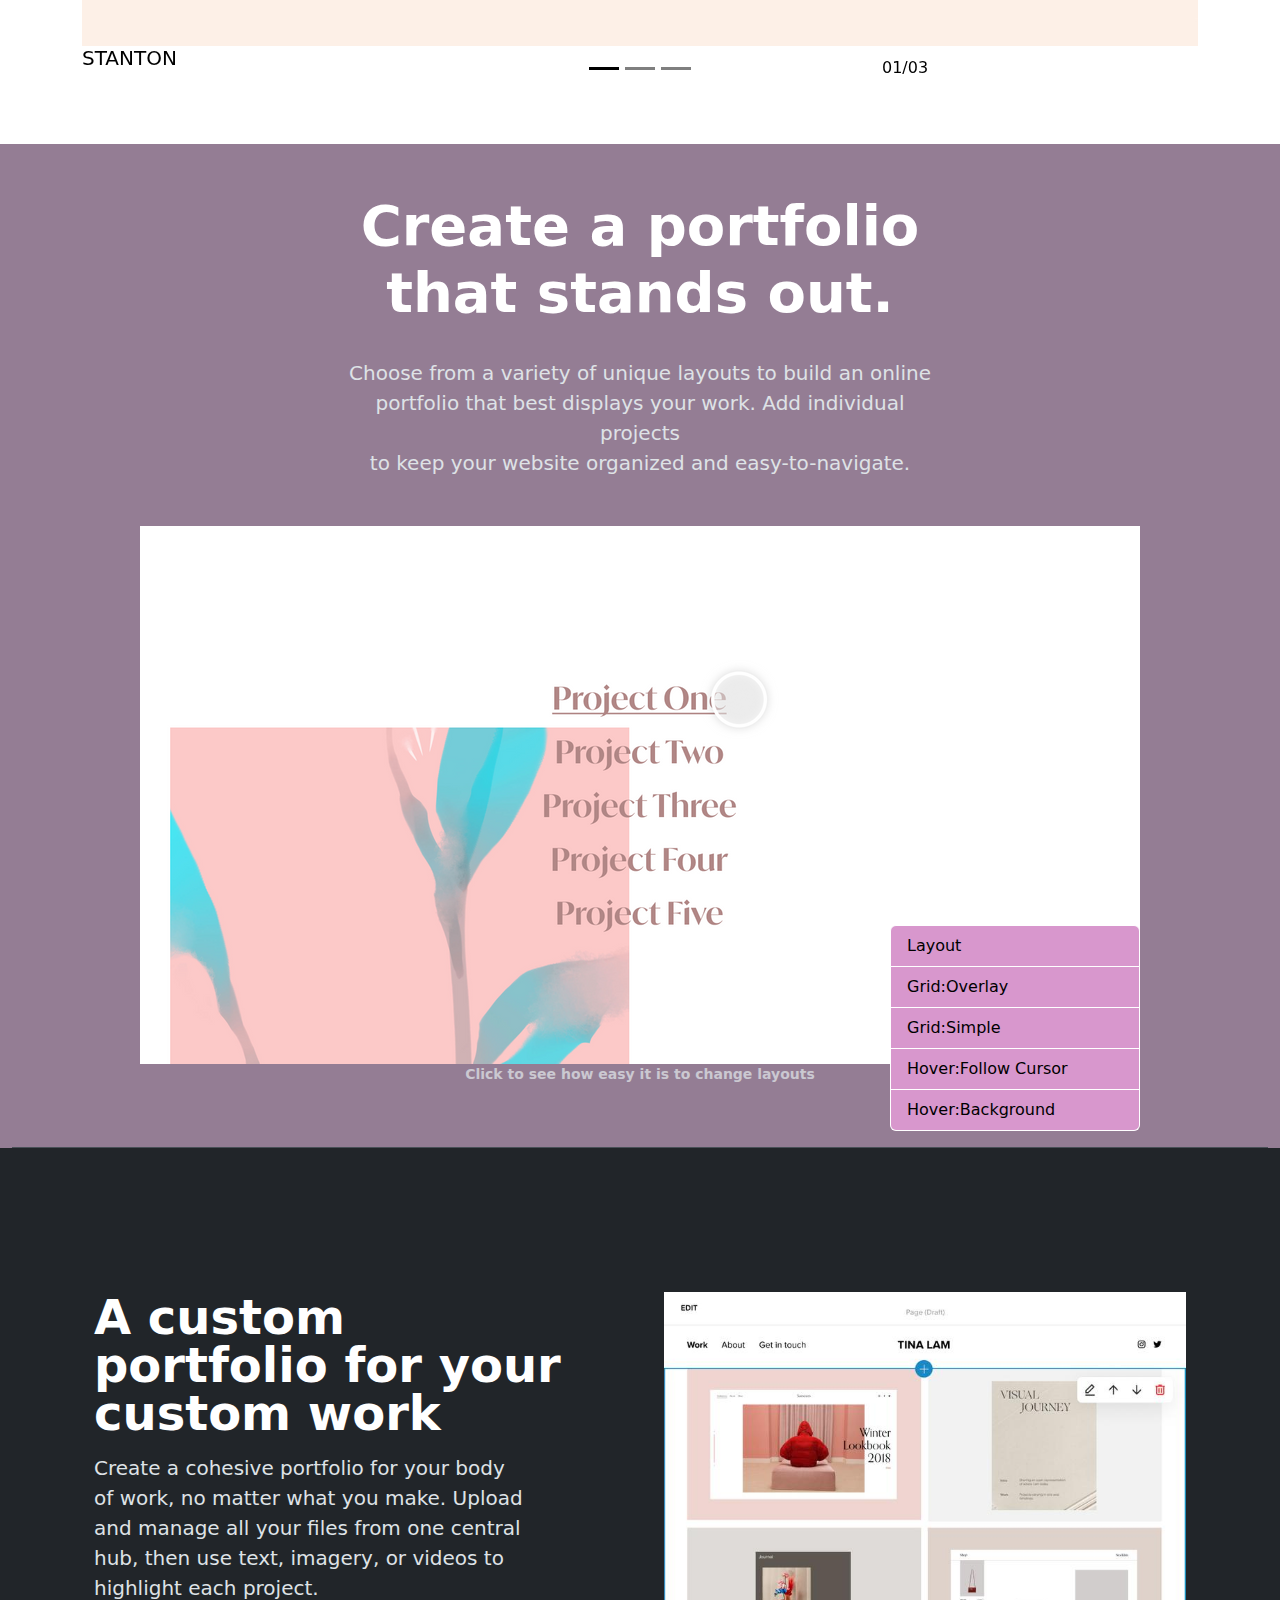
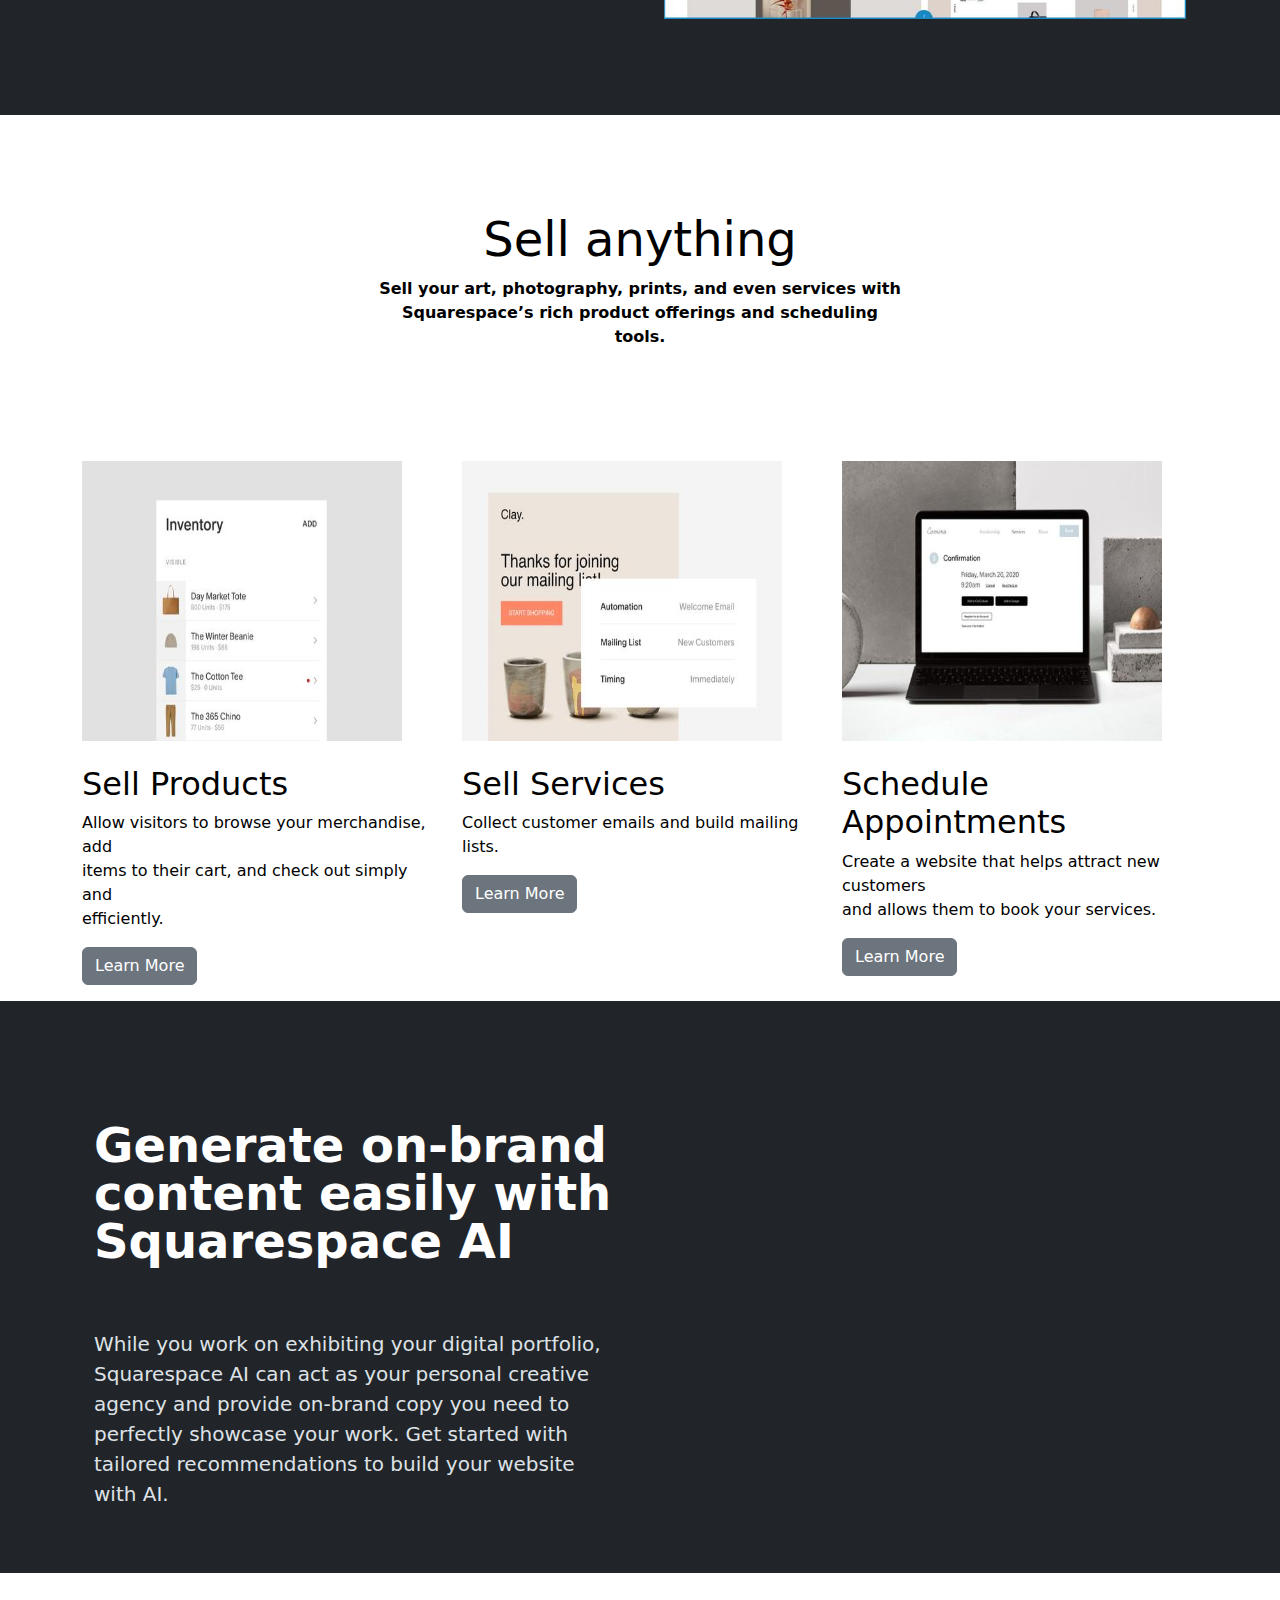
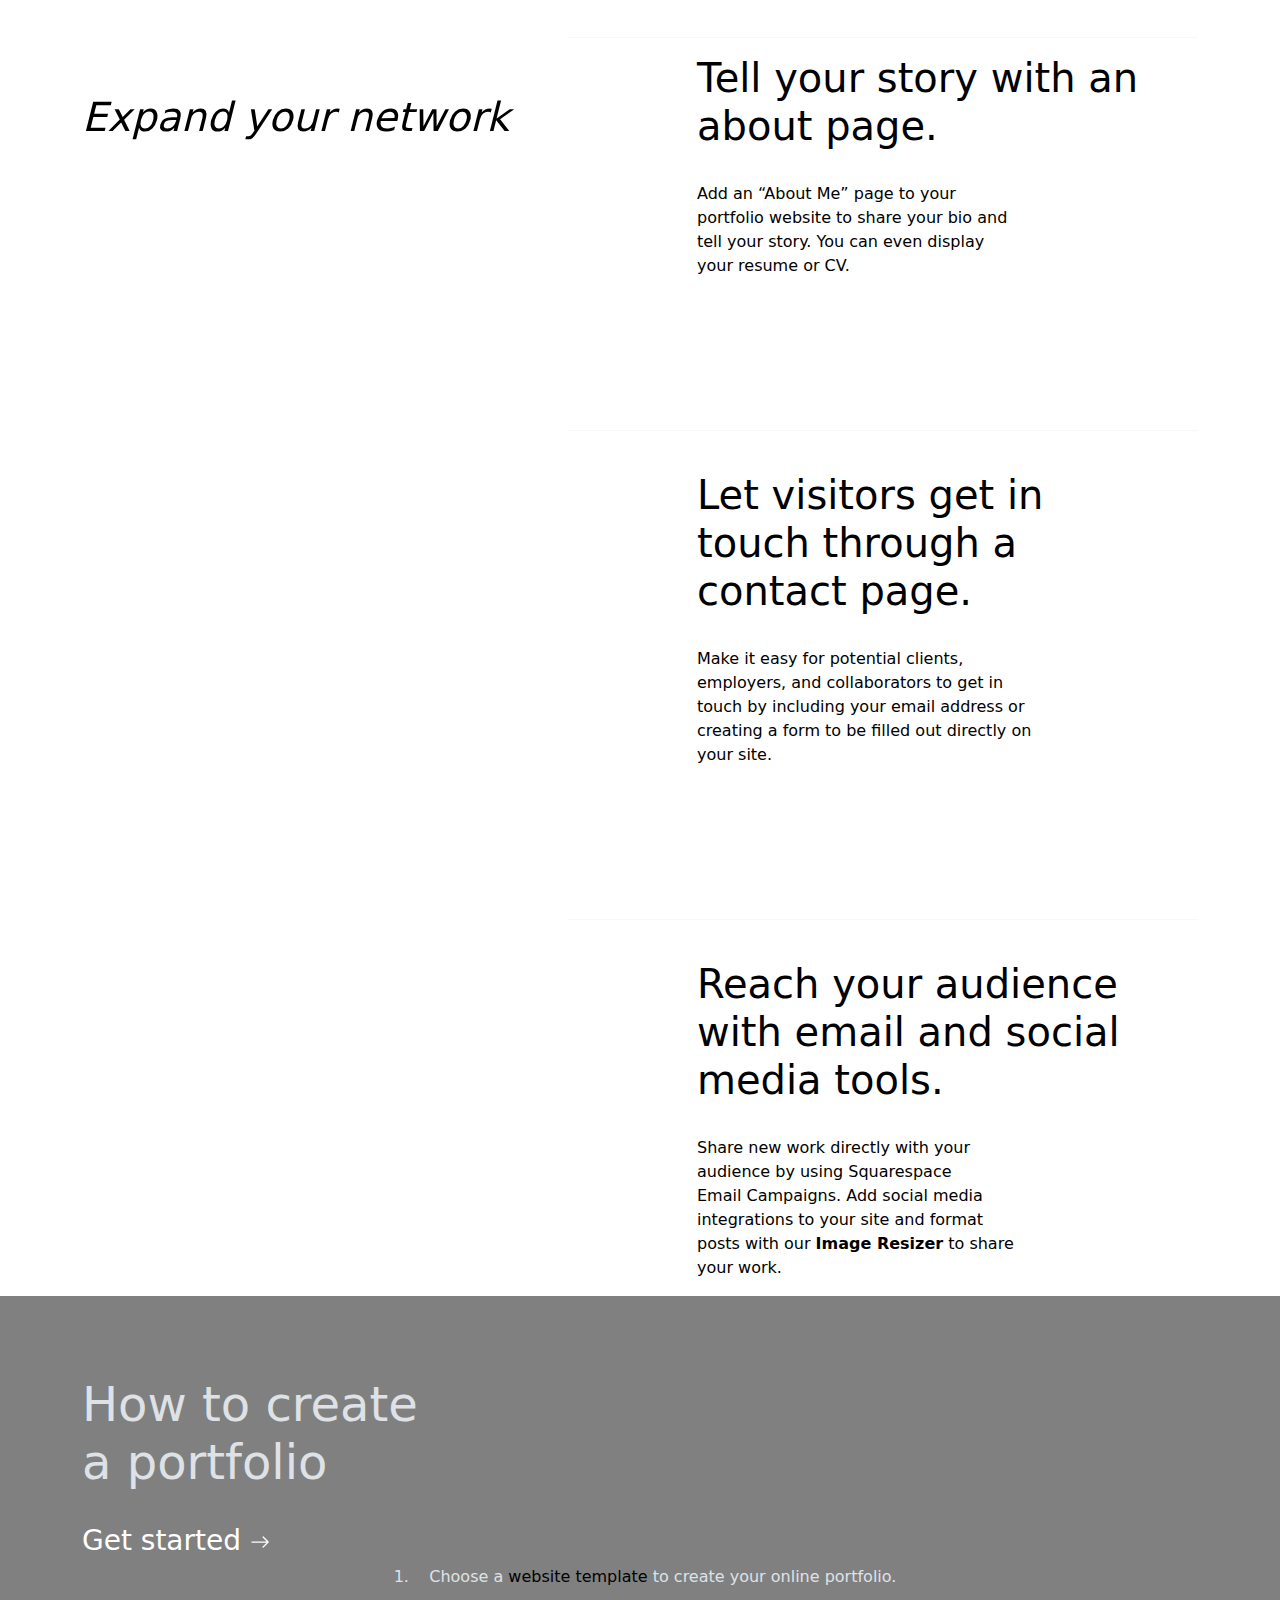
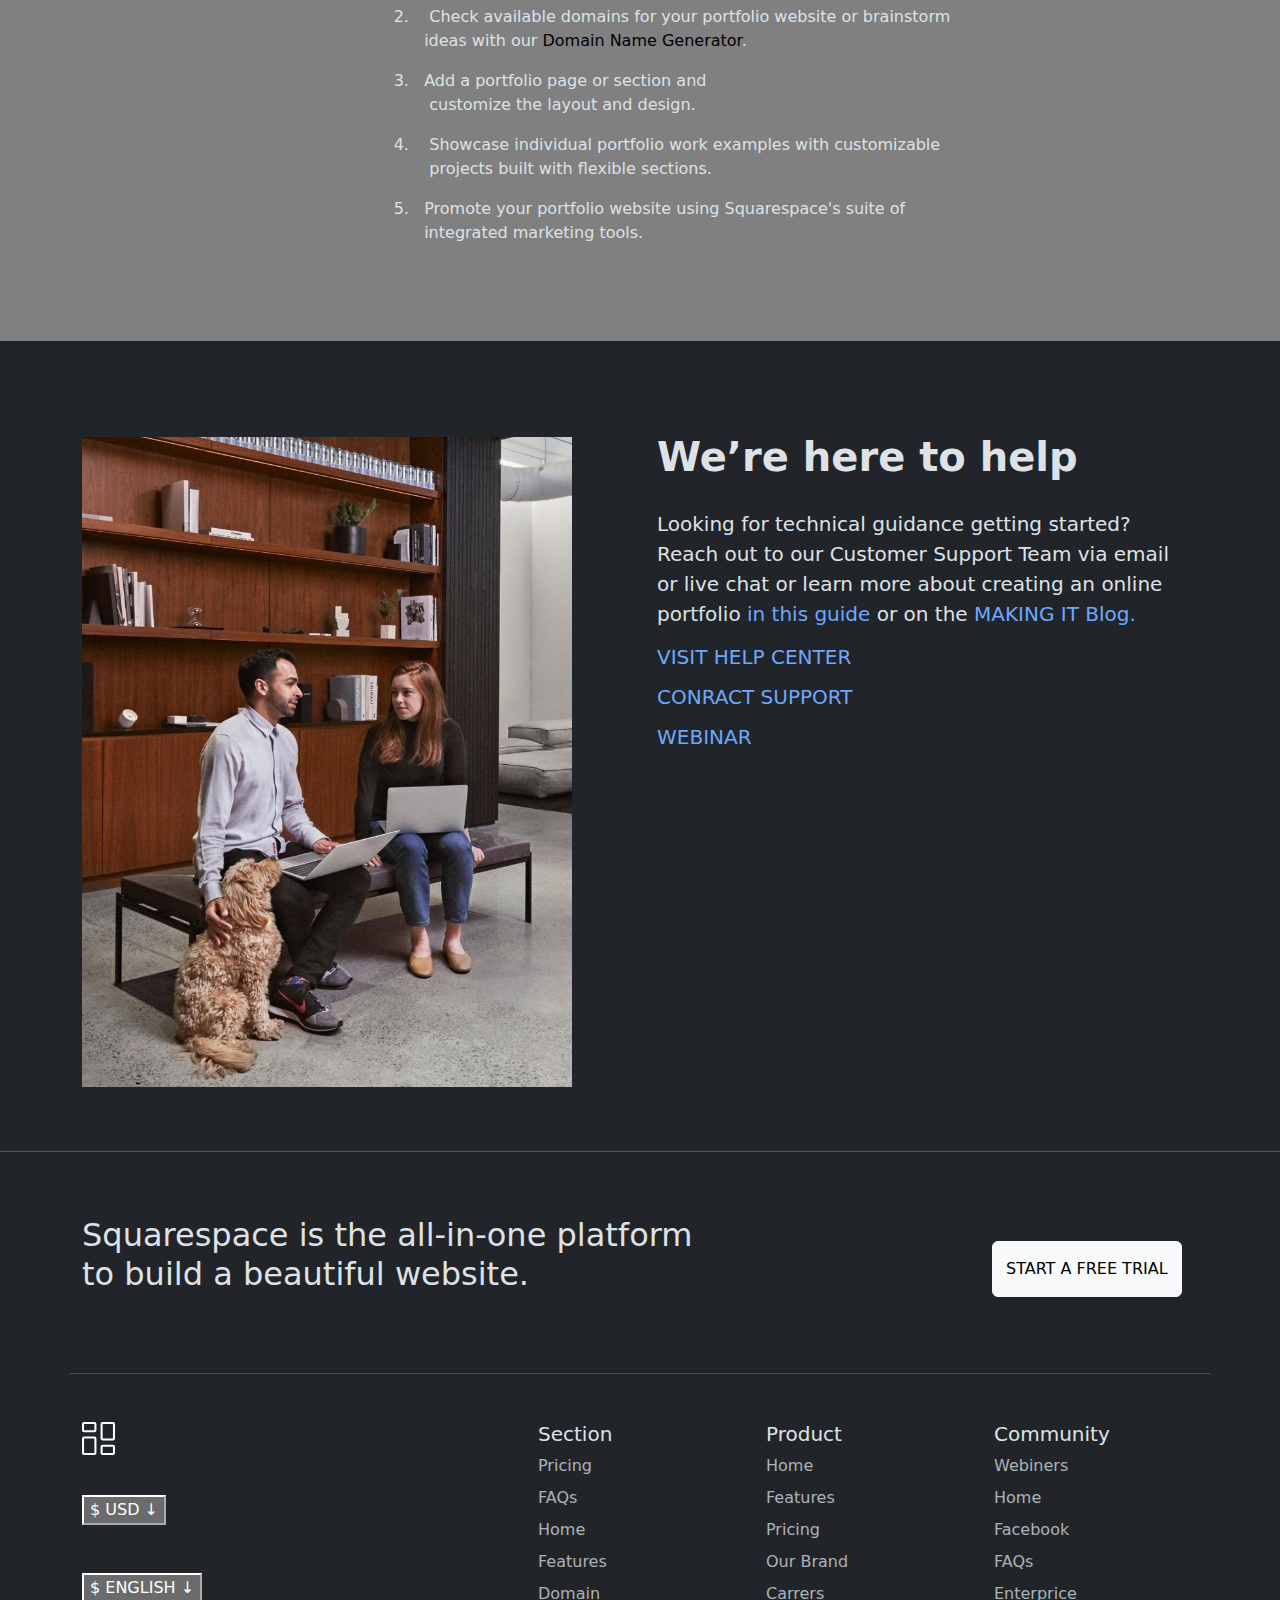
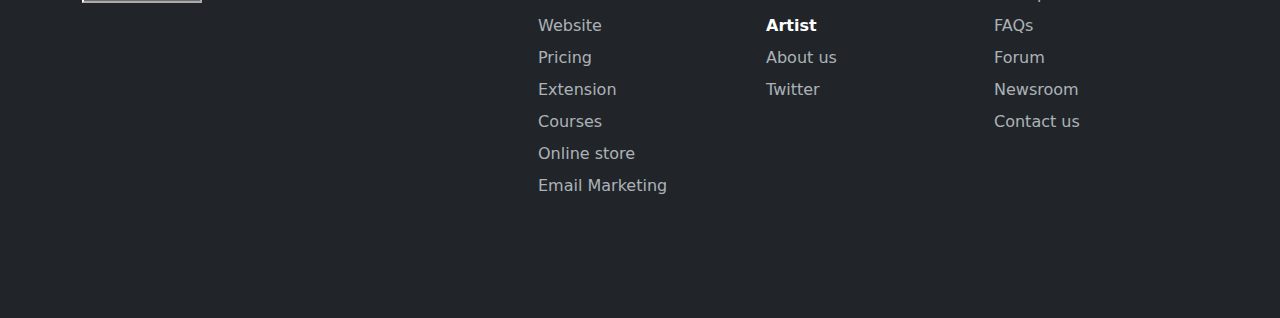
==== commit 37649839: "Update index.html" ====
--- a/index.html
+++ b/index.html
@@ -26,6 +26,40 @@
       </svg>
       &nbsp; &nbsp;
       <a class="navbar-brand" href="#">SQUARESPACE</a>
+      <li style="list-style-type: none;" class="nav-item dropdown">
+        <button class="btn btn-link nav-link py-2 px-0 px-lg-2 dropdown-toggle d-flex align-items-center" id="bd-theme"
+          type="button" aria-expanded="false" data-bs-toggle="dropdown" data-bs-display="static"
+          aria-label="Toggle theme (light)">
+          <svg xmlns="http://www.w3.org/2000/svg" width="25" height="25" fill="currentColor"
+            class="bi bi-brightness-high" viewBox="0 0 16 16">
+            <path
+              d="M8 11a3 3 0 1 1 0-6 3 3 0 0 1 0 6m0 1a4 4 0 1 0 0-8 4 4 0 0 0 0 8M8 0a.5.5 0 0 1 .5.5v2a.5.5 0 0 1-1 0v-2A.5.5 0 0 1 8 0m0 13a.5.5 0 0 1 .5.5v2a.5.5 0 0 1-1 0v-2A.5.5 0 0 1 8 13m8-5a.5.5 0 0 1-.5.5h-2a.5.5 0 0 1 0-1h2a.5.5 0 0 1 .5.5M3 8a.5.5 0 0 1-.5.5h-2a.5.5 0 0 1 0-1h2A.5.5 0 0 1 3 8m10.657-5.657a.5.5 0 0 1 0 .707l-1.414 1.415a.5.5 0 1 1-.707-.708l1.414-1.414a.5.5 0 0 1 .707 0m-9.193 9.193a.5.5 0 0 1 0 .707L3.05 13.657a.5.5 0 0 1-.707-.707l1.414-1.414a.5.5 0 0 1 .707 0m9.193 2.121a.5.5 0 0 1-.707 0l-1.414-1.414a.5.5 0 0 1 .707-.707l1.414 1.414a.5.5 0 0 1 0 .707M4.464 4.465a.5.5 0 0 1-.707 0L2.343 3.05a.5.5 0 1 1 .707-.707l1.414 1.414a.5.5 0 0 1 0 .708" />
+          </svg>
+        </button>
+
+        <ul class="dropdown-menu dropdown-menu-end" aria-labelledby="bd-theme-text">
+          <li>
+            <button type="button" class="dropdown-item d-flex align-items-center active" data-bs-theme-value="light"
+              aria-pressed="true">
+              <svg xmlns="http://www.w3.org/2000/svg" width="20" height="20" fill="currentColor"
+                class="bi bi-brightness-high" viewBox="0 0 16 16">
+                <path
+                  d="M8 11a3 3 0 1 1 0-6 3 3 0 0 1 0 6m0 1a4 4 0 1 0 0-8 4 4 0 0 0 0 8M8 0a.5.5 0 0 1 .5.5v2a.5.5 0 0 1-1 0v-2A.5.5 0 0 1 8 0m0 13a.5.5 0 0 1 .5.5v2a.5.5 0 0 1-1 0v-2A.5.5 0 0 1 8 13m8-5a.5.5 0 0 1-.5.5h-2a.5.5 0 0 1 0-1h2a.5.5 0 0 1 .5.5M3 8a.5.5 0 0 1-.5.5h-2a.5.5 0 0 1 0-1h2A.5.5 0 0 1 3 8m10.657-5.657a.5.5 0 0 1 0 .707l-1.414 1.415a.5.5 0 1 1-.707-.708l1.414-1.414a.5.5 0 0 1 .707 0m-9.193 9.193a.5.5 0 0 1 0 .707L3.05 13.657a.5.5 0 0 1-.707-.707l1.414-1.414a.5.5 0 0 1 .707 0m9.193 2.121a.5.5 0 0 1-.707 0l-1.414-1.414a.5.5 0 0 1 .707-.707l1.414 1.414a.5.5 0 0 1 0 .707M4.464 4.465a.5.5 0 0 1-.707 0L2.343 3.05a.5.5 0 1 1 .707-.707l1.414 1.414a.5.5 0 0 1 0 .708" />
+              </svg> &nbsp;
+              Light
+            </button>
+          </li>
+          <li>
+            <button type="button" class="dropdown-item d-flex align-items-center" data-bs-theme-value="dark"
+              aria-pressed="false">
+              <svg xmlns="http://www.w3.org/2000/svg" width="20" height="20" fill="currentColor" class="bi bi-moon" viewBox="0 0 16 16">
+                <path d="M6 .278a.77.77 0 0 1 .08.858 7.2 7.2 0 0 0-.878 3.46c0 4.021 3.278 7.277 7.318 7.277q.792-.001 1.533-.16a.79.79 0 0 1 .81.316.73.73 0 0 1-.031.893A8.35 8.35 0 0 1 8.344 16C3.734 16 0 12.286 0 7.71 0 4.266 2.114 1.312 5.124.06A.75.75 0 0 1 6 .278M4.858 1.311A7.27 7.27 0 0 0 1.025 7.71c0 4.02 3.279 7.276 7.319 7.276a7.32 7.32 0 0 0 5.205-2.162q-.506.063-1.029.063c-4.61 0-8.343-3.714-8.343-8.29 0-1.167.242-2.278.681-3.286"/>
+              </svg> &nbsp;
+              Dark
+            </button>
+          </li>
+        </ul>
+      </li>
       <button class="navbar-toggler" type="button" data-bs-toggle="collapse" data-bs-target="#navbarSupportedContent"
         aria-controls="navbarSupportedContent" aria-expanded="false" aria-label="Toggle navigation">
         <span class="navbar-toggler-icon"></span>
--- a/style.css
+++ b/style.css
@@ -1,9 +1,6 @@
 .btn-outline-success {
     padding: 11px 25px;
     margin-right: 10px;
-}
-
-.btn-outline-success{
     background-color: white; 
     color: black;
 }
@@ -11,7 +8,6 @@
     background-color:white;
     color: black;
 }
-
 .feature-text__links {
     font-family: "Clarkson", Helvetica, sans-serif;
     margin-top: 24px;
